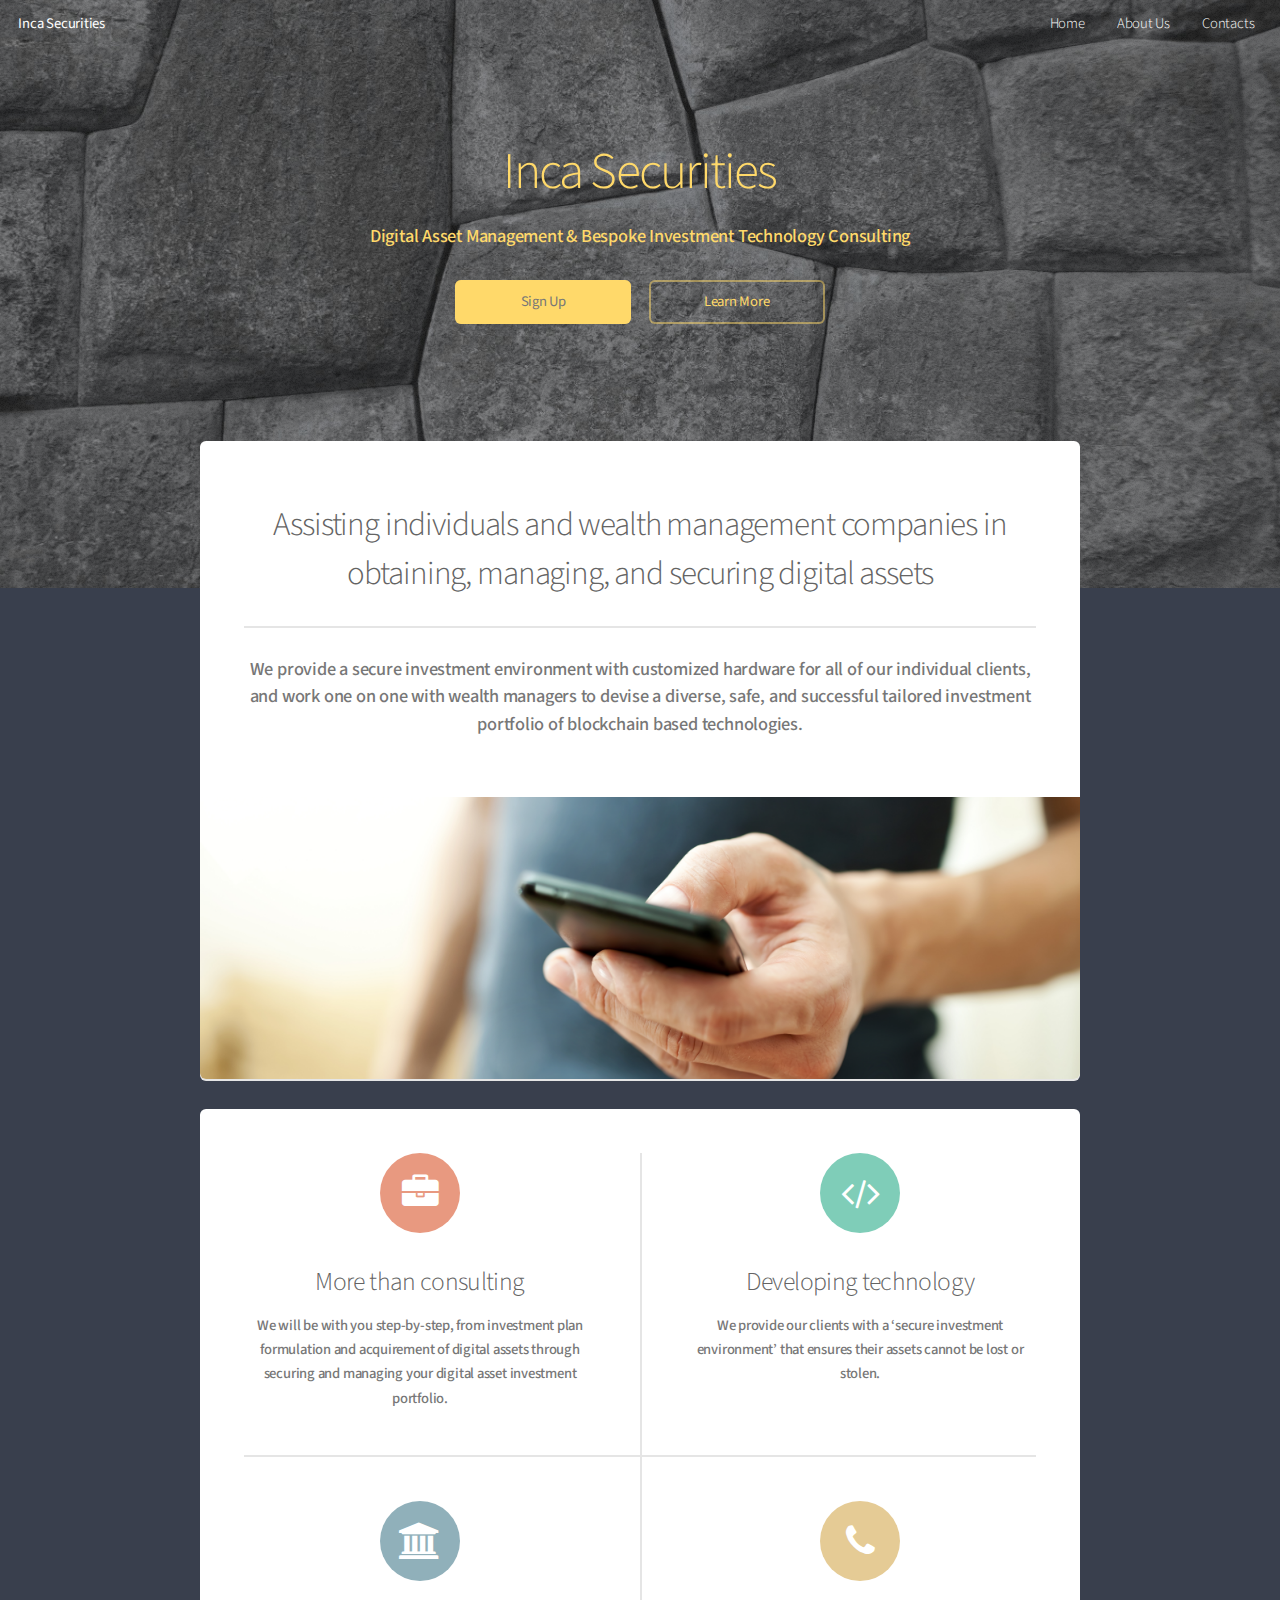
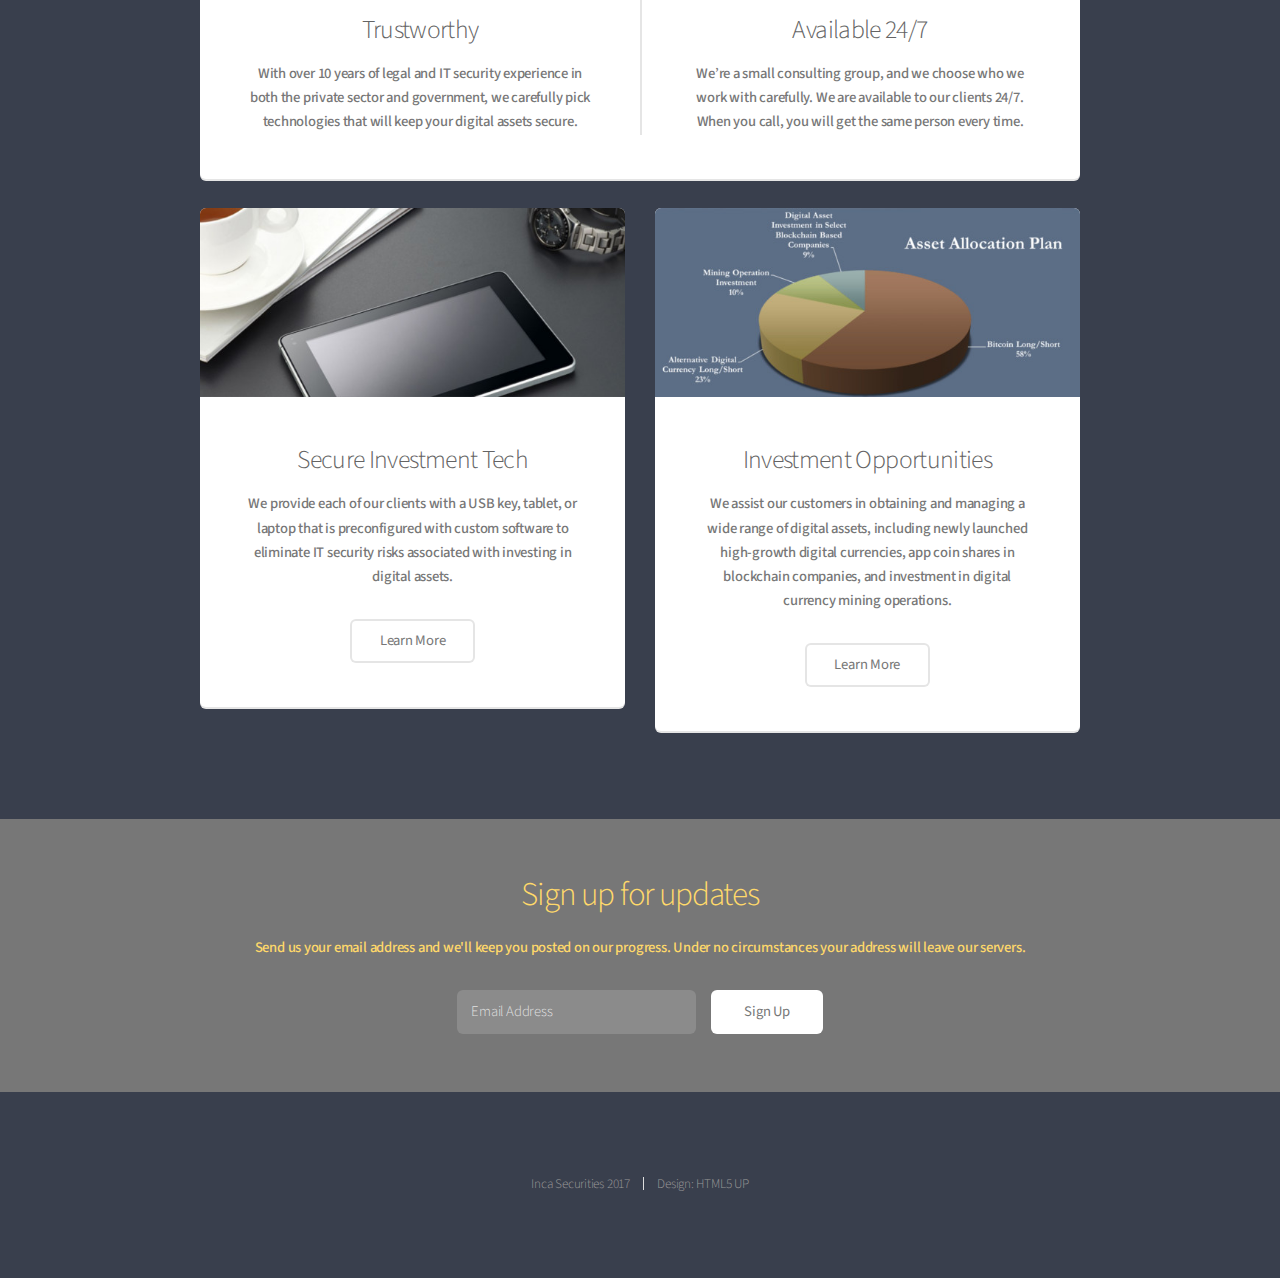
==== index.html @ 7e234f2a "c0" ====
<!DOCTYPE HTML>

<html>
	<head>
		<title>Inca Securities</title>
		<meta charset="utf-8" />
		<meta name="viewport" content="width=device-width, initial-scale=1" />
		<!--[if lte IE 8]><script src="assets/js/ie/html5shiv.js"></script><![endif]-->
		<link rel="stylesheet" href="assets/css/main.css" />
		<!--[if lte IE 8]><link rel="stylesheet" href="assets/css/ie8.css" /><![endif]-->
	</head>
	<body class="landing">
		<div id="page-wrapper">

			<!-- Header -->
				<header id="header" class="alt">
					<h1><a href="index.html">Inca Securities</a></h1>
					<nav id="nav">
						<ul>
							<li><a href="index.html">Home</a></li>
							<li><a href="about.html">About Us</a></li>
							<li><a href="contact.html">Contacts</a></li>
						</ul>
					</nav>
				</header>

			<!-- Banner -->
				<section id="banner">
					<h2>Inca Securities</h2>
					<p>Digital Asset Management & Bespoke Investment Technology Consulting</p>
					<ul class="actions">
						<li><a href="#signup" class="button special">Sign Up</a></li>
						<li><a href="#learnmore" class="button">Learn More</a></li>
					</ul>
				</section>

			<!-- Main -->
				<section id="main" class="container">

					<section class="box special">
						<header class="major">
							<h2>Assisting individuals and wealth management companies in
							<br />
							 obtaining, managing, and securing digital assets</h2>
							<p>We provide a secure investment environment with customized hardware for all of our individual clients, and work one on one with wealth managers to devise a diverse, safe, and successful tailored investment portfolio of blockchain based technologies.</p>
						</header>
						<span class="image featured"><img src="images/pic01x.jpg" alt="" /></span>
					</section>

					<a name="learnmore"></a> <section class="box special features">
						<div class="features-row">
							<section>
								<span class="icon major fa-briefcase accent2"></span>
								<h3>More than consulting</h3>
								<p>We will be with you step-by-step, from investment plan formulation and acquirement of digital assets through securing and managing your digital asset investment portfolio.</p>
							</section>
							<section>
								<span class="icon major fa-code accent3"></span>
								<h3>Developing technology</h3>
								<p>We provide our clients with a ‘secure investment environment’ that ensures their assets cannot be lost or stolen.</p>
							</section>
						</div>
						<div class="features-row">
							<section>
								<span class="icon major fa-university accent4"></span>
								<h3>Trustworthy</h3>
								<p>With over 10 years of legal and IT security experience in both the private sector and government, we carefully pick technologies that will keep your digital assets secure. </p>
							</section>
							<section>
								<span class="icon major fa-phone accent5"></span>
								<h3>Available 24/7</h3>
								<p>We’re a small consulting group, and we choose who we work with carefully.  We are available to our clients 24/7.  When you call, you will get the same person every time. </p>
							</section>
						</div>
					</section>
					

					<div class="row">
						<div class="6u 12u(narrower)">

							<section class="box special">
								<span class="image featured"><img src="images/pic02.jpg" alt="" /></span>
								<h3>Secure Investment Tech</h3>
								<p> We provide each of our clients with a USB key, tablet, or laptop that is preconfigured with custom software to eliminate IT security risks associated with investing in digital assets.</p>
								<ul class="actions">
									<li><a href="tech.html" class="button alt">Learn More</a></li>
								</ul>
							</section>

						</div>
						<div class="6u 12u(narrower)">

							<section class="box special">
								<span class="image featured"><img src="images/pic03.jpg" alt="" /></span>
								<h3>Investment Opportunities</h3>
								<p>We assist our customers in obtaining and managing a wide range of digital assets, including newly launched high-growth digital currencies, app coin shares in blockchain companies, and investment in digital currency mining operations.</p>
								<ul class="actions">
									<li><a href="investment.html" class="button alt">Learn More</a></li>
								</ul>
							</section>

						</div>
					</div>

				</section>

			<!-- CTA -->
				<a name="signup"></a><section id="cta">

					<h2>Sign up for updates</h2>
					<p>Send us your email address and we'll keep you posted on our progress. Under no circumstances your address will leave our servers.</p>

					<form action="https://formspree.io/incasecurities@gmail.com" method="POST">
						<div class="row uniform 50%">
							<div class="8u 12u(mobilep)">
								<input type="email" name="email" id="email" placeholder="Email Address" />
							</div>
							<div class="4u 12u(mobilep)">
								<input type="submit" value="Sign Up" class="fit" />
							</div>
						</div>
					</form>

				</section>

			<!-- Footer -->
				<footer id="footer">
					
					<ul class="copyright">
						<li>Inca Securities 2017</li><li>Design: HTML5 UP</a></li>
					</ul>
				</footer>

		</div>

		<!-- Scripts -->
			<script src="assets/js/jquery.min.js"></script>
			<script src="assets/js/jquery.dropotron.min.js"></script>
			<script src="assets/js/jquery.scrollgress.min.js"></script>
			<script src="assets/js/skel.min.js"></script>
			<script src="assets/js/util.js"></script>
			<!--[if lte IE 8]><script src="assets/js/ie/respond.min.js"></script><![endif]-->
			<script src="assets/js/main.js"></script>

	</body>
</html>
---- assets/css/main.css ----
@import url("font-awesome.min.css");
@import url("https://fonts.googleapis.com/css?family=Source+Sans+Pro:300,400,300italic,400italic");

/*
	Alpha by HTML5 UP
	html5up.net | @ajlkn
	Free for personal and commercial use under the CCA 3.0 license (html5up.net/license)
*/

/* Reset */

	html, body, div, span, applet, object, iframe, h1, h2, h3, h4, h5, h6, p, blockquote, pre, a, abbr, acronym, address, big, cite, code, del, dfn, em, img, ins, kbd, q, s, samp, small, strike, strong, sub, sup, tt, var, b, u, i, center, dl, dt, dd, ol, ul, li, fieldset, form, label, legend, table, caption, tbody, tfoot, thead, tr, th, td, article, aside, canvas, details, embed, figure, figcaption, footer, header, hgroup, menu, nav, output, ruby, section, summary, time, mark, audio, video {
		margin: 0;
		padding: 0;
		border: 0;
		font-size: 100%;
		font: inherit;
		vertical-align: baseline;
	}

	article, aside, details, figcaption, figure, footer, header, hgroup, menu, nav, section {
		display: block;
	}

	body {
		line-height: 1;
	}

	ol, ul {
		list-style: none;
	}

	blockquote, q {
		quotes: none;
	}

	blockquote:before, blockquote:after, q:before, q:after {
		content: '';
		content: none;
	}

	table {
		border-collapse: collapse;
		border-spacing: 0;
	}

	body {
		-webkit-text-size-adjust: none;
	}

/* Box Model */

	*, *:before, *:after {
		-moz-box-sizing: border-box;
		-webkit-box-sizing: border-box;
		box-sizing: border-box;
	}

/* Containers */

	.container {
		margin-left: auto;
		margin-right: auto;
	}

	.container.\31 25\25 {
		width: 100%;
		max-width: 75em;
		min-width: 60em;
	}

	.container.\37 5\25 {
		width: 45em;
	}

	.container.\35 0\25 {
		width: 30em;
	}

	.container.\32 5\25 {
		width: 15em;
	}

	.container {
		width: 60em;
	}

	@media screen and (max-width: 1680px) {

		.container.\31 25\25 {
			width: 100%;
			max-width: 75em;
			min-width: 60em;
		}

		.container.\37 5\25 {
			width: 45em;
		}

		.container.\35 0\25 {
			width: 30em;
		}

		.container.\32 5\25 {
			width: 15em;
		}

		.container {
			width: 60em;
		}

	}

	@media screen and (max-width: 1280px) {

		.container.\31 25\25 {
			width: 100%;
			max-width: 75em;
			min-width: 60em;
		}

		.container.\37 5\25 {
			width: 45em;
		}

		.container.\35 0\25 {
			width: 30em;
		}

		.container.\32 5\25 {
			width: 15em;
		}

		.container {
			width: 60em;
		}

	}

	@media screen and (max-width: 980px) {

		.container.\31 25\25 {
			width: 100%;
			max-width: 112.5%;
			min-width: 90%;
		}

		.container.\37 5\25 {
			width: 67.5%;
		}

		.container.\35 0\25 {
			width: 45%;
		}

		.container.\32 5\25 {
			width: 22.5%;
		}

		.container {
			width: 90%;
		}

	}

	@media screen and (max-width: 840px) {

		.container.\31 25\25 {
			width: 100%;
			max-width: 112.5%;
			min-width: 90%;
		}

		.container.\37 5\25 {
			width: 67.5%;
		}

		.container.\35 0\25 {
			width: 45%;
		}

		.container.\32 5\25 {
			width: 22.5%;
		}

		.container {
			width: 90% !important;
		}

	}

	@media screen and (max-width: 736px) {

		.container.\31 25\25 {
			width: 100%;
			max-width: 125%;
			min-width: 100%;
		}

		.container.\37 5\25 {
			width: 75%;
		}

		.container.\35 0\25 {
			width: 50%;
		}

		.container.\32 5\25 {
			width: 25%;
		}

		.container {
			width: 100% !important;
		}

	}

	@media screen and (max-width: 480px) {

		.container.\31 25\25 {
			width: 100%;
			max-width: 125%;
			min-width: 100%;
		}

		.container.\37 5\25 {
			width: 75%;
		}

		.container.\35 0\25 {
			width: 50%;
		}

		.container.\32 5\25 {
			width: 25%;
		}

		.container {
			width: 100% !important;
		}

	}

/* Grid */

	.row {
		border-bottom: solid 1px transparent;
		-moz-box-sizing: border-box;
		-webkit-box-sizing: border-box;
		box-sizing: border-box;
	}

	.row > * {
		float: left;
		-moz-box-sizing: border-box;
		-webkit-box-sizing: border-box;
		box-sizing: border-box;
	}

	.row:after, .row:before {
		content: '';
		display: block;
		clear: both;
		height: 0;
	}

	.row.uniform > * > :first-child {
		margin-top: 0;
	}

	.row.uniform > * > :last-child {
		margin-bottom: 0;
	}

	.row.\30 \25 > * {
		padding: 0 0 0 0em;
	}

	.row.\30 \25 {
		margin: 0 0 -1px 0em;
	}

	.row.uniform.\30 \25 > * {
		padding: 0em 0 0 0em;
	}

	.row.uniform.\30 \25 {
		margin: 0em 0 -1px 0em;
	}

	.row > * {
		padding: 0 0 0 2em;
	}

	.row {
		margin: 0 0 -1px -2em;
	}

	.row.uniform > * {
		padding: 2em 0 0 2em;
	}

	.row.uniform {
		margin: -2em 0 -1px -2em;
	}

	.row.\32 00\25 > * {
		padding: 0 0 0 4em;
	}

	.row.\32 00\25 {
		margin: 0 0 -1px -4em;
	}

	.row.uniform.\32 00\25 > * {
		padding: 4em 0 0 4em;
	}

	.row.uniform.\32 00\25 {
		margin: -4em 0 -1px -4em;
	}

	.row.\31 50\25 > * {
		padding: 0 0 0 3em;
	}

	.row.\31 50\25 {
		margin: 0 0 -1px -3em;
	}

	.row.uniform.\31 50\25 > * {
		padding: 3em 0 0 3em;
	}

	.row.uniform.\31 50\25 {
		margin: -3em 0 -1px -3em;
	}

	.row.\35 0\25 > * {
		padding: 0 0 0 1em;
	}

	.row.\35 0\25 {
		margin: 0 0 -1px -1em;
	}

	.row.uniform.\35 0\25 > * {
		padding: 1em 0 0 1em;
	}

	.row.uniform.\35 0\25 {
		margin: -1em 0 -1px -1em;
	}

	.row.\32 5\25 > * {
		padding: 0 0 0 0.5em;
	}

	.row.\32 5\25 {
		margin: 0 0 -1px -0.5em;
	}

	.row.uniform.\32 5\25 > * {
		padding: 0.5em 0 0 0.5em;
	}

	.row.uniform.\32 5\25 {
		margin: -0.5em 0 -1px -0.5em;
	}

	.\31 2u, .\31 2u\24 {
		width: 100%;
		clear: none;
		margin-left: 0;
	}

	.\31 1u, .\31 1u\24 {
		width: 91.6666666667%;
		clear: none;
		margin-left: 0;
	}

	.\31 0u, .\31 0u\24 {
		width: 83.3333333333%;
		clear: none;
		margin-left: 0;
	}

	.\39 u, .\39 u\24 {
		width: 75%;
		clear: none;
		margin-left: 0;
	}

	.\38 u, .\38 u\24 {
		width: 66.6666666667%;
		clear: none;
		margin-left: 0;
	}

	.\37 u, .\37 u\24 {
		width: 58.3333333333%;
		clear: none;
		margin-left: 0;
	}

	.\36 u, .\36 u\24 {
		width: 50%;
		clear: none;
		margin-left: 0;
	}

	.\35 u, .\35 u\24 {
		width: 41.6666666667%;
		clear: none;
		margin-left: 0;
	}

	.\34 u, .\34 u\24 {
		width: 33.3333333333%;
		clear: none;
		margin-left: 0;
	}

	.\33 u, .\33 u\24 {
		width: 25%;
		clear: none;
		margin-left: 0;
	}

	.\32 u, .\32 u\24 {
		width: 16.6666666667%;
		clear: none;
		margin-left: 0;
	}

	.\31 u, .\31 u\24 {
		width: 8.3333333333%;
		clear: none;
		margin-left: 0;
	}

	.\31 2u\24 + *,
	.\31 1u\24 + *,
	.\31 0u\24 + *,
	.\39 u\24 + *,
	.\38 u\24 + *,
	.\37 u\24 + *,
	.\36 u\24 + *,
	.\35 u\24 + *,
	.\34 u\24 + *,
	.\33 u\24 + *,
	.\32 u\24 + *,
	.\31 u\24 + * {
		clear: left;
	}

	.\-11u {
		margin-left: 91.66667%;
	}

	.\-10u {
		margin-left: 83.33333%;
	}

	.\-9u {
		margin-left: 75%;
	}

	.\-8u {
		margin-left: 66.66667%;
	}

	.\-7u {
		margin-left: 58.33333%;
	}

	.\-6u {
		margin-left: 50%;
	}

	.\-5u {
		margin-left: 41.66667%;
	}

	.\-4u {
		margin-left: 33.33333%;
	}

	.\-3u {
		margin-left: 25%;
	}

	.\-2u {
		margin-left: 16.66667%;
	}

	.\-1u {
		margin-left: 8.33333%;
	}

	@media screen and (max-width: 1680px) {

		.row > * {
			padding: 0 0 0 2em;
		}

		.row {
			margin: 0 0 -1px -2em;
		}

		.row.uniform > * {
			padding: 2em 0 0 2em;
		}

		.row.uniform {
			margin: -2em 0 -1px -2em;
		}

		.row.\32 00\25 > * {
			padding: 0 0 0 4em;
		}

		.row.\32 00\25 {
			margin: 0 0 -1px -4em;
		}

		.row.uniform.\32 00\25 > * {
			padding: 4em 0 0 4em;
		}

		.row.uniform.\32 00\25 {
			margin: -4em 0 -1px -4em;
		}

		.row.\31 50\25 > * {
			padding: 0 0 0 3em;
		}

		.row.\31 50\25 {
			margin: 0 0 -1px -3em;
		}

		.row.uniform.\31 50\25 > * {
			padding: 3em 0 0 3em;
		}

		.row.uniform.\31 50\25 {
			margin: -3em 0 -1px -3em;
		}

		.row.\35 0\25 > * {
			padding: 0 0 0 1em;
		}

		.row.\35 0\25 {
			margin: 0 0 -1px -1em;
		}

		.row.uniform.\35 0\25 > * {
			padding: 1em 0 0 1em;
		}

		.row.uniform.\35 0\25 {
			margin: -1em 0 -1px -1em;
		}

		.row.\32 5\25 > * {
			padding: 0 0 0 0.5em;
		}

		.row.\32 5\25 {
			margin: 0 0 -1px -0.5em;
		}

		.row.uniform.\32 5\25 > * {
			padding: 0.5em 0 0 0.5em;
		}

		.row.uniform.\32 5\25 {
			margin: -0.5em 0 -1px -0.5em;
		}

		.\31 2u\28wide\29, .\31 2u\24\28wide\29 {
			width: 100%;
			clear: none;
			margin-left: 0;
		}

		.\31 1u\28wide\29, .\31 1u\24\28wide\29 {
			width: 91.6666666667%;
			clear: none;
			margin-left: 0;
		}

		.\31 0u\28wide\29, .\31 0u\24\28wide\29 {
			width: 83.3333333333%;
			clear: none;
			margin-left: 0;
		}

		.\39 u\28wide\29, .\39 u\24\28wide\29 {
			width: 75%;
			clear: none;
			margin-left: 0;
		}

		.\38 u\28wide\29, .\38 u\24\28wide\29 {
			width: 66.6666666667%;
			clear: none;
			margin-left: 0;
		}

		.\37 u\28wide\29, .\37 u\24\28wide\29 {
			width: 58.3333333333%;
			clear: none;
			margin-left: 0;
		}

		.\36 u\28wide\29, .\36 u\24\28wide\29 {
			width: 50%;
			clear: none;
			margin-left: 0;
		}

		.\35 u\28wide\29, .\35 u\24\28wide\29 {
			width: 41.6666666667%;
			clear: none;
			margin-left: 0;
		}

		.\34 u\28wide\29, .\34 u\24\28wide\29 {
			width: 33.3333333333%;
			clear: none;
			margin-left: 0;
		}

		.\33 u\28wide\29, .\33 u\24\28wide\29 {
			width: 25%;
			clear: none;
			margin-left: 0;
		}

		.\32 u\28wide\29, .\32 u\24\28wide\29 {
			width: 16.6666666667%;
			clear: none;
			margin-left: 0;
		}

		.\31 u\28wide\29, .\31 u\24\28wide\29 {
			width: 8.3333333333%;
			clear: none;
			margin-left: 0;
		}

		.\31 2u\24\28wide\29 + *,
		.\31 1u\24\28wide\29 + *,
		.\31 0u\24\28wide\29 + *,
		.\39 u\24\28wide\29 + *,
		.\38 u\24\28wide\29 + *,
		.\37 u\24\28wide\29 + *,
		.\36 u\24\28wide\29 + *,
		.\35 u\24\28wide\29 + *,
		.\34 u\24\28wide\29 + *,
		.\33 u\24\28wide\29 + *,
		.\32 u\24\28wide\29 + *,
		.\31 u\24\28wide\29 + * {
			clear: left;
		}

		.\-11u\28wide\29 {
			margin-left: 91.66667%;
		}

		.\-10u\28wide\29 {
			margin-left: 83.33333%;
		}

		.\-9u\28wide\29 {
			margin-left: 75%;
		}

		.\-8u\28wide\29 {
			margin-left: 66.66667%;
		}

		.\-7u\28wide\29 {
			margin-left: 58.33333%;
		}

		.\-6u\28wide\29 {
			margin-left: 50%;
		}

		.\-5u\28wide\29 {
			margin-left: 41.66667%;
		}

		.\-4u\28wide\29 {
			margin-left: 33.33333%;
		}

		.\-3u\28wide\29 {
			margin-left: 25%;
		}

		.\-2u\28wide\29 {
			margin-left: 16.66667%;
		}

		.\-1u\28wide\29 {
			margin-left: 8.33333%;
		}

	}

	@media screen and (max-width: 1280px) {

		.row > * {
			padding: 0 0 0 2em;
		}

		.row {
			margin: 0 0 -1px -2em;
		}

		.row.uniform > * {
			padding: 2em 0 0 2em;
		}

		.row.uniform {
			margin: -2em 0 -1px -2em;
		}

		.row.\32 00\25 > * {
			padding: 0 0 0 4em;
		}

		.row.\32 00\25 {
			margin: 0 0 -1px -4em;
		}

		.row.uniform.\32 00\25 > * {
			padding: 4em 0 0 4em;
		}

		.row.uniform.\32 00\25 {
			margin: -4em 0 -1px -4em;
		}

		.row.\31 50\25 > * {
			padding: 0 0 0 3em;
		}

		.row.\31 50\25 {
			margin: 0 0 -1px -3em;
		}

		.row.uniform.\31 50\25 > * {
			padding: 3em 0 0 3em;
		}

		.row.uniform.\31 50\25 {
			margin: -3em 0 -1px -3em;
		}

		.row.\35 0\25 > * {
			padding: 0 0 0 1em;
		}

		.row.\35 0\25 {
			margin: 0 0 -1px -1em;
		}

		.row.uniform.\35 0\25 > * {
			padding: 1em 0 0 1em;
		}

		.row.uniform.\35 0\25 {
			margin: -1em 0 -1px -1em;
		}

		.row.\32 5\25 > * {
			padding: 0 0 0 0.5em;
		}

		.row.\32 5\25 {
			margin: 0 0 -1px -0.5em;
		}

		.row.uniform.\32 5\25 > * {
			padding: 0.5em 0 0 0.5em;
		}

		.row.uniform.\32 5\25 {
			margin: -0.5em 0 -1px -0.5em;
		}

		.\31 2u\28normal\29, .\31 2u\24\28normal\29 {
			width: 100%;
			clear: none;
			margin-left: 0;
		}

		.\31 1u\28normal\29, .\31 1u\24\28normal\29 {
			width: 91.6666666667%;
			clear: none;
			margin-left: 0;
		}

		.\31 0u\28normal\29, .\31 0u\24\28normal\29 {
			width: 83.3333333333%;
			clear: none;
			margin-left: 0;
		}

		.\39 u\28normal\29, .\39 u\24\28normal\29 {
			width: 75%;
			clear: none;
			margin-left: 0;
		}

		.\38 u\28normal\29, .\38 u\24\28normal\29 {
			width: 66.6666666667%;
			clear: none;
			margin-left: 0;
		}

		.\37 u\28normal\29, .\37 u\24\28normal\29 {
			width: 58.3333333333%;
			clear: none;
			margin-left: 0;
		}

		.\36 u\28normal\29, .\36 u\24\28normal\29 {
			width: 50%;
			clear: none;
			margin-left: 0;
		}

		.\35 u\28normal\29, .\35 u\24\28normal\29 {
			width: 41.6666666667%;
			clear: none;
			margin-left: 0;
		}

		.\34 u\28normal\29, .\34 u\24\28normal\29 {
			width: 33.3333333333%;
			clear: none;
			margin-left: 0;
		}

		.\33 u\28normal\29, .\33 u\24\28normal\29 {
			width: 25%;
			clear: none;
			margin-left: 0;
		}

		.\32 u\28normal\29, .\32 u\24\28normal\29 {
			width: 16.6666666667%;
			clear: none;
			margin-left: 0;
		}

		.\31 u\28normal\29, .\31 u\24\28normal\29 {
			width: 8.3333333333%;
			clear: none;
			margin-left: 0;
		}

		.\31 2u\24\28normal\29 + *,
		.\31 1u\24\28normal\29 + *,
		.\31 0u\24\28normal\29 + *,
		.\39 u\24\28normal\29 + *,
		.\38 u\24\28normal\29 + *,
		.\37 u\24\28normal\29 + *,
		.\36 u\24\28normal\29 + *,
		.\35 u\24\28normal\29 + *,
		.\34 u\24\28normal\29 + *,
		.\33 u\24\28normal\29 + *,
		.\32 u\24\28normal\29 + *,
		.\31 u\24\28normal\29 + * {
			clear: left;
		}

		.\-11u\28normal\29 {
			margin-left: 91.66667%;
		}

		.\-10u\28normal\29 {
			margin-left: 83.33333%;
		}

		.\-9u\28normal\29 {
			margin-left: 75%;
		}

		.\-8u\28normal\29 {
			margin-left: 66.66667%;
		}

		.\-7u\28normal\29 {
			margin-left: 58.33333%;
		}

		.\-6u\28normal\29 {
			margin-left: 50%;
		}

		.\-5u\28normal\29 {
			margin-left: 41.66667%;
		}

		.\-4u\28normal\29 {
			margin-left: 33.33333%;
		}

		.\-3u\28normal\29 {
			margin-left: 25%;
		}

		.\-2u\28normal\29 {
			margin-left: 16.66667%;
		}

		.\-1u\28normal\29 {
			margin-left: 8.33333%;
		}

	}

	@media screen and (max-width: 980px) {

		.row > * {
			padding: 0 0 0 2em;
		}

		.row {
			margin: 0 0 -1px -2em;
		}

		.row.uniform > * {
			padding: 2em 0 0 2em;
		}

		.row.uniform {
			margin: -2em 0 -1px -2em;
		}

		.row.\32 00\25 > * {
			padding: 0 0 0 4em;
		}

		.row.\32 00\25 {
			margin: 0 0 -1px -4em;
		}

		.row.uniform.\32 00\25 > * {
			padding: 4em 0 0 4em;
		}

		.row.uniform.\32 00\25 {
			margin: -4em 0 -1px -4em;
		}

		.row.\31 50\25 > * {
			padding: 0 0 0 3em;
		}

		.row.\31 50\25 {
			margin: 0 0 -1px -3em;
		}

		.row.uniform.\31 50\25 > * {
			padding: 3em 0 0 3em;
		}

		.row.uniform.\31 50\25 {
			margin: -3em 0 -1px -3em;
		}

		.row.\35 0\25 > * {
			padding: 0 0 0 1em;
		}

		.row.\35 0\25 {
			margin: 0 0 -1px -1em;
		}

		.row.uniform.\35 0\25 > * {
			padding: 1em 0 0 1em;
		}

		.row.uniform.\35 0\25 {
			margin: -1em 0 -1px -1em;
		}

		.row.\32 5\25 > * {
			padding: 0 0 0 0.5em;
		}

		.row.\32 5\25 {
			margin: 0 0 -1px -0.5em;
		}

		.row.uniform.\32 5\25 > * {
			padding: 0.5em 0 0 0.5em;
		}

		.row.uniform.\32 5\25 {
			margin: -0.5em 0 -1px -0.5em;
		}

		.\31 2u\28narrow\29, .\31 2u\24\28narrow\29 {
			width: 100%;
			clear: none;
			margin-left: 0;
		}

		.\31 1u\28narrow\29, .\31 1u\24\28narrow\29 {
			width: 91.6666666667%;
			clear: none;
			margin-left: 0;
		}

		.\31 0u\28narrow\29, .\31 0u\24\28narrow\29 {
			width: 83.3333333333%;
			clear: none;
			margin-left: 0;
		}

		.\39 u\28narrow\29, .\39 u\24\28narrow\29 {
			width: 75%;
			clear: none;
			margin-left: 0;
		}

		.\38 u\28narrow\29, .\38 u\24\28narrow\29 {
			width: 66.6666666667%;
			clear: none;
			margin-left: 0;
		}

		.\37 u\28narrow\29, .\37 u\24\28narrow\29 {
			width: 58.3333333333%;
			clear: none;
			margin-left: 0;
		}

		.\36 u\28narrow\29, .\36 u\24\28narrow\29 {
			width: 50%;
			clear: none;
			margin-left: 0;
		}

		.\35 u\28narrow\29, .\35 u\24\28narrow\29 {
			width: 41.6666666667%;
			clear: none;
			margin-left: 0;
		}

		.\34 u\28narrow\29, .\34 u\24\28narrow\29 {
			width: 33.3333333333%;
			clear: none;
			margin-left: 0;
		}

		.\33 u\28narrow\29, .\33 u\24\28narrow\29 {
			width: 25%;
			clear: none;
			margin-left: 0;
		}

		.\32 u\28narrow\29, .\32 u\24\28narrow\29 {
			width: 16.6666666667%;
			clear: none;
			margin-left: 0;
		}

		.\31 u\28narrow\29, .\31 u\24\28narrow\29 {
			width: 8.3333333333%;
			clear: none;
			margin-left: 0;
		}

		.\31 2u\24\28narrow\29 + *,
		.\31 1u\24\28narrow\29 + *,
		.\31 0u\24\28narrow\29 + *,
		.\39 u\24\28narrow\29 + *,
		.\38 u\24\28narrow\29 + *,
		.\37 u\24\28narrow\29 + *,
		.\36 u\24\28narrow\29 + *,
		.\35 u\24\28narrow\29 + *,
		.\34 u\24\28narrow\29 + *,
		.\33 u\24\28narrow\29 + *,
		.\32 u\24\28narrow\29 + *,
		.\31 u\24\28narrow\29 + * {
			clear: left;
		}

		.\-11u\28narrow\29 {
			margin-left: 91.66667%;
		}

		.\-10u\28narrow\29 {
			margin-left: 83.33333%;
		}

		.\-9u\28narrow\29 {
			margin-left: 75%;
		}

		.\-8u\28narrow\29 {
			margin-left: 66.66667%;
		}

		.\-7u\28narrow\29 {
			margin-left: 58.33333%;
		}

		.\-6u\28narrow\29 {
			margin-left: 50%;
		}

		.\-5u\28narrow\29 {
			margin-left: 41.66667%;
		}

		.\-4u\28narrow\29 {
			margin-left: 33.33333%;
		}

		.\-3u\28narrow\29 {
			margin-left: 25%;
		}

		.\-2u\28narrow\29 {
			margin-left: 16.66667%;
		}

		.\-1u\28narrow\29 {
			margin-left: 8.33333%;
		}

	}

	@media screen and (max-width: 840px) {

		.row > * {
			padding: 0 0 0 2em;
		}

		.row {
			margin: 0 0 -1px -2em;
		}

		.row.uniform > * {
			padding: 2em 0 0 2em;
		}

		.row.uniform {
			margin: -2em 0 -1px -2em;
		}

		.row.\32 00\25 > * {
			padding: 0 0 0 4em;
		}

		.row.\32 00\25 {
			margin: 0 0 -1px -4em;
		}

		.row.uniform.\32 00\25 > * {
			padding: 4em 0 0 4em;
		}

		.row.uniform.\32 00\25 {
			margin: -4em 0 -1px -4em;
		}

		.row.\31 50\25 > * {
			padding: 0 0 0 3em;
		}

		.row.\31 50\25 {
			margin: 0 0 -1px -3em;
		}

		.row.uniform.\31 50\25 > * {
			padding: 3em 0 0 3em;
		}

		.row.uniform.\31 50\25 {
			margin: -3em 0 -1px -3em;
		}

		.row.\35 0\25 > * {
			padding: 0 0 0 1em;
		}

		.row.\35 0\25 {
			margin: 0 0 -1px -1em;
		}

		.row.uniform.\35 0\25 > * {
			padding: 1em 0 0 1em;
		}

		.row.uniform.\35 0\25 {
			margin: -1em 0 -1px -1em;
		}

		.row.\32 5\25 > * {
			padding: 0 0 0 0.5em;
		}

		.row.\32 5\25 {
			margin: 0 0 -1px -0.5em;
		}

		.row.uniform.\32 5\25 > * {
			padding: 0.5em 0 0 0.5em;
		}

		.row.uniform.\32 5\25 {
			margin: -0.5em 0 -1px -0.5em;
		}

		.\31 2u\28narrower\29, .\31 2u\24\28narrower\29 {
			width: 100%;
			clear: none;
			margin-left: 0;
		}

		.\31 1u\28narrower\29, .\31 1u\24\28narrower\29 {
			width: 91.6666666667%;
			clear: none;
			margin-left: 0;
		}

		.\31 0u\28narrower\29, .\31 0u\24\28narrower\29 {
			width: 83.3333333333%;
			clear: none;
			margin-left: 0;
		}

		.\39 u\28narrower\29, .\39 u\24\28narrower\29 {
			width: 75%;
			clear: none;
			margin-left: 0;
		}

		.\38 u\28narrower\29, .\38 u\24\28narrower\29 {
			width: 66.6666666667%;
			clear: none;
			margin-left: 0;
		}

		.\37 u\28narrower\29, .\37 u\24\28narrower\29 {
			width: 58.3333333333%;
			clear: none;
			margin-left: 0;
		}

		.\36 u\28narrower\29, .\36 u\24\28narrower\29 {
			width: 50%;
			clear: none;
			margin-left: 0;
		}

		.\35 u\28narrower\29, .\35 u\24\28narrower\29 {
			width: 41.6666666667%;
			clear: none;
			margin-left: 0;
		}

		.\34 u\28narrower\29, .\34 u\24\28narrower\29 {
			width: 33.3333333333%;
			clear: none;
			margin-left: 0;
		}

		.\33 u\28narrower\29, .\33 u\24\28narrower\29 {
			width: 25%;
			clear: none;
			margin-left: 0;
		}

		.\32 u\28narrower\29, .\32 u\24\28narrower\29 {
			width: 16.6666666667%;
			clear: none;
			margin-left: 0;
		}

		.\31 u\28narrower\29, .\31 u\24\28narrower\29 {
			width: 8.3333333333%;
			clear: none;
			margin-left: 0;
		}

		.\31 2u\24\28narrower\29 + *,
		.\31 1u\24\28narrower\29 + *,
		.\31 0u\24\28narrower\29 + *,
		.\39 u\24\28narrower\29 + *,
		.\38 u\24\28narrower\29 + *,
		.\37 u\24\28narrower\29 + *,
		.\36 u\24\28narrower\29 + *,
		.\35 u\24\28narrower\29 + *,
		.\34 u\24\28narrower\29 + *,
		.\33 u\24\28narrower\29 + *,
		.\32 u\24\28narrower\29 + *,
		.\31 u\24\28narrower\29 + * {
			clear: left;
		}

		.\-11u\28narrower\29 {
			margin-left: 91.66667%;
		}

		.\-10u\28narrower\29 {
			margin-left: 83.33333%;
		}

		.\-9u\28narrower\29 {
			margin-left: 75%;
		}

		.\-8u\28narrower\29 {
			margin-left: 66.66667%;
		}

		.\-7u\28narrower\29 {
			margin-left: 58.33333%;
		}

		.\-6u\28narrower\29 {
			margin-left: 50%;
		}

		.\-5u\28narrower\29 {
			margin-left: 41.66667%;
		}

		.\-4u\28narrower\29 {
			margin-left: 33.33333%;
		}

		.\-3u\28narrower\29 {
			margin-left: 25%;
		}

		.\-2u\28narrower\29 {
			margin-left: 16.66667%;
		}

		.\-1u\28narrower\29 {
			margin-left: 8.33333%;
		}

	}

	@media screen and (max-width: 736px) {

		.row > * {
			padding: 0 0 0 2em;
		}

		.row {
			margin: 0 0 -1px -2em;
		}

		.row.uniform > * {
			padding: 2em 0 0 2em;
		}

		.row.uniform {
			margin: -2em 0 -1px -2em;
		}

		.row.\32 00\25 > * {
			padding: 0 0 0 4em;
		}

		.row.\32 00\25 {
			margin: 0 0 -1px -4em;
		}

		.row.uniform.\32 00\25 > * {
			padding: 4em 0 0 4em;
		}

		.row.uniform.\32 00\25 {
			margin: -4em 0 -1px -4em;
		}

		.row.\31 50\25 > * {
			padding: 0 0 0 3em;
		}

		.row.\31 50\25 {
			margin: 0 0 -1px -3em;
		}

		.row.uniform.\31 50\25 > * {
			padding: 3em 0 0 3em;
		}

		.row.uniform.\31 50\25 {
			margin: -3em 0 -1px -3em;
		}

		.row.\35 0\25 > * {
			padding: 0 0 0 1em;
		}

		.row.\35 0\25 {
			margin: 0 0 -1px -1em;
		}

		.row.uniform.\35 0\25 > * {
			padding: 1em 0 0 1em;
		}

		.row.uniform.\35 0\25 {
			margin: -1em 0 -1px -1em;
		}

		.row.\32 5\25 > * {
			padding: 0 0 0 0.5em;
		}

		.row.\32 5\25 {
			margin: 0 0 -1px -0.5em;
		}

		.row.uniform.\32 5\25 > * {
			padding: 0.5em 0 0 0.5em;
		}

		.row.uniform.\32 5\25 {
			margin: -0.5em 0 -1px -0.5em;
		}

		.\31 2u\28mobile\29, .\31 2u\24\28mobile\29 {
			width: 100%;
			clear: none;
			margin-left: 0;
		}

		.\31 1u\28mobile\29, .\31 1u\24\28mobile\29 {
			width: 91.6666666667%;
			clear: none;
			margin-left: 0;
		}

		.\31 0u\28mobile\29, .\31 0u\24\28mobile\29 {
			width: 83.3333333333%;
			clear: none;
			margin-left: 0;
		}

		.\39 u\28mobile\29, .\39 u\24\28mobile\29 {
			width: 75%;
			clear: none;
			margin-left: 0;
		}

		.\38 u\28mobile\29, .\38 u\24\28mobile\29 {
			width: 66.6666666667%;
			clear: none;
			margin-left: 0;
		}

		.\37 u\28mobile\29, .\37 u\24\28mobile\29 {
			width: 58.3333333333%;
			clear: none;
			margin-left: 0;
		}

		.\36 u\28mobile\29, .\36 u\24\28mobile\29 {
			width: 50%;
			clear: none;
			margin-left: 0;
		}

		.\35 u\28mobile\29, .\35 u\24\28mobile\29 {
			width: 41.6666666667%;
			clear: none;
			margin-left: 0;
		}

		.\34 u\28mobile\29, .\34 u\24\28mobile\29 {
			width: 33.3333333333%;
			clear: none;
			margin-left: 0;
		}

		.\33 u\28mobile\29, .\33 u\24\28mobile\29 {
			width: 25%;
			clear: none;
			margin-left: 0;
		}

		.\32 u\28mobile\29, .\32 u\24\28mobile\29 {
			width: 16.6666666667%;
			clear: none;
			margin-left: 0;
		}

		.\31 u\28mobile\29, .\31 u\24\28mobile\29 {
			width: 8.3333333333%;
			clear: none;
			margin-left: 0;
		}

		.\31 2u\24\28mobile\29 + *,
		.\31 1u\24\28mobile\29 + *,
		.\31 0u\24\28mobile\29 + *,
		.\39 u\24\28mobile\29 + *,
		.\38 u\24\28mobile\29 + *,
		.\37 u\24\28mobile\29 + *,
		.\36 u\24\28mobile\29 + *,
		.\35 u\24\28mobile\29 + *,
		.\34 u\24\28mobile\29 + *,
		.\33 u\24\28mobile\29 + *,
		.\32 u\24\28mobile\29 + *,
		.\31 u\24\28mobile\29 + * {
			clear: left;
		}

		.\-11u\28mobile\29 {
			margin-left: 91.66667%;
		}

		.\-10u\28mobile\29 {
			margin-left: 83.33333%;
		}

		.\-9u\28mobile\29 {
			margin-left: 75%;
		}

		.\-8u\28mobile\29 {
			margin-left: 66.66667%;
		}

		.\-7u\28mobile\29 {
			margin-left: 58.33333%;
		}

		.\-6u\28mobile\29 {
			margin-left: 50%;
		}

		.\-5u\28mobile\29 {
			margin-left: 41.66667%;
		}

		.\-4u\28mobile\29 {
			margin-left: 33.33333%;
		}

		.\-3u\28mobile\29 {
			margin-left: 25%;
		}

		.\-2u\28mobile\29 {
			margin-left: 16.66667%;
		}

		.\-1u\28mobile\29 {
			margin-left: 8.33333%;
		}

	}

	@media screen and (max-width: 480px) {

		.row > * {
			padding: 0 0 0 2em;
		}

		.row {
			margin: 0 0 -1px -2em;
		}

		.row.uniform > * {
			padding: 2em 0 0 2em;
		}

		.row.uniform {
			margin: -2em 0 -1px -2em;
		}

		.row.\32 00\25 > * {
			padding: 0 0 0 4em;
		}

		.row.\32 00\25 {
			margin: 0 0 -1px -4em;
		}

		.row.uniform.\32 00\25 > * {
			padding: 4em 0 0 4em;
		}

		.row.uniform.\32 00\25 {
			margin: -4em 0 -1px -4em;
		}

		.row.\31 50\25 > * {
			padding: 0 0 0 3em;
		}

		.row.\31 50\25 {
			margin: 0 0 -1px -3em;
		}

		.row.uniform.\31 50\25 > * {
			padding: 3em 0 0 3em;
		}

		.row.uniform.\31 50\25 {
			margin: -3em 0 -1px -3em;
		}

		.row.\35 0\25 > * {
			padding: 0 0 0 1em;
		}

		.row.\35 0\25 {
			margin: 0 0 -1px -1em;
		}

		.row.uniform.\35 0\25 > * {
			padding: 1em 0 0 1em;
		}

		.row.uniform.\35 0\25 {
			margin: -1em 0 -1px -1em;
		}

		.row.\32 5\25 > * {
			padding: 0 0 0 0.5em;
		}

		.row.\32 5\25 {
			margin: 0 0 -1px -0.5em;
		}

		.row.uniform.\32 5\25 > * {
			padding: 0.5em 0 0 0.5em;
		}

		.row.uniform.\32 5\25 {
			margin: -0.5em 0 -1px -0.5em;
		}

		.\31 2u\28mobilep\29, .\31 2u\24\28mobilep\29 {
			width: 100%;
			clear: none;
			margin-left: 0;
		}

		.\31 1u\28mobilep\29, .\31 1u\24\28mobilep\29 {
			width: 91.6666666667%;
			clear: none;
			margin-left: 0;
		}

		.\31 0u\28mobilep\29, .\31 0u\24\28mobilep\29 {
			width: 83.3333333333%;
			clear: none;
			margin-left: 0;
		}

		.\39 u\28mobilep\29, .\39 u\24\28mobilep\29 {
			width: 75%;
			clear: none;
			margin-left: 0;
		}

		.\38 u\28mobilep\29, .\38 u\24\28mobilep\29 {
			width: 66.6666666667%;
			clear: none;
			margin-left: 0;
		}

		.\37 u\28mobilep\29, .\37 u\24\28mobilep\29 {
			width: 58.3333333333%;
			clear: none;
			margin-left: 0;
		}

		.\36 u\28mobilep\29, .\36 u\24\28mobilep\29 {
			width: 50%;
			clear: none;
			margin-left: 0;
		}

		.\35 u\28mobilep\29, .\35 u\24\28mobilep\29 {
			width: 41.6666666667%;
			clear: none;
			margin-left: 0;
		}

		.\34 u\28mobilep\29, .\34 u\24\28mobilep\29 {
			width: 33.3333333333%;
			clear: none;
			margin-left: 0;
		}

		.\33 u\28mobilep\29, .\33 u\24\28mobilep\29 {
			width: 25%;
			clear: none;
			margin-left: 0;
		}

		.\32 u\28mobilep\29, .\32 u\24\28mobilep\29 {
			width: 16.6666666667%;
			clear: none;
			margin-left: 0;
		}

		.\31 u\28mobilep\29, .\31 u\24\28mobilep\29 {
			width: 8.3333333333%;
			clear: none;
			margin-left: 0;
		}

		.\31 2u\24\28mobilep\29 + *,
		.\31 1u\24\28mobilep\29 + *,
		.\31 0u\24\28mobilep\29 + *,
		.\39 u\24\28mobilep\29 + *,
		.\38 u\24\28mobilep\29 + *,
		.\37 u\24\28mobilep\29 + *,
		.\36 u\24\28mobilep\29 + *,
		.\35 u\24\28mobilep\29 + *,
		.\34 u\24\28mobilep\29 + *,
		.\33 u\24\28mobilep\29 + *,
		.\32 u\24\28mobilep\29 + *,
		.\31 u\24\28mobilep\29 + * {
			clear: left;
		}

		.\-11u\28mobilep\29 {
			margin-left: 91.66667%;
		}

		.\-10u\28mobilep\29 {
			margin-left: 83.33333%;
		}

		.\-9u\28mobilep\29 {
			margin-left: 75%;
		}

		.\-8u\28mobilep\29 {
			margin-left: 66.66667%;
		}

		.\-7u\28mobilep\29 {
			margin-left: 58.33333%;
		}

		.\-6u\28mobilep\29 {
			margin-left: 50%;
		}

		.\-5u\28mobilep\29 {
			margin-left: 41.66667%;
		}

		.\-4u\28mobilep\29 {
			margin-left: 33.33333%;
		}

		.\-3u\28mobilep\29 {
			margin-left: 25%;
		}

		.\-2u\28mobilep\29 {
			margin-left: 16.66667%;
		}

		.\-1u\28mobilep\29 {
			margin-left: 8.33333%;
		}

	}


/* Basic */

	body {
		background: #393f4d;
	}

	body, input, select, textarea {
		color: #777;
		font-family: "Source Sans Pro", sans-serif;
		font-size: 16pt;
		font-weight: 300;
		line-height: 1.65em;
		letter-spacing: -0.015em;
	}

	a {
		-moz-transition: color 0.2s ease-in-out, border-bottom-color 0.2s ease-in-out;
		-webkit-transition: color 0.2s ease-in-out, border-bottom-color 0.2s ease-in-out;
		-ms-transition: color 0.2s ease-in-out, border-bottom-color 0.2s ease-in-out;
		transition: color 0.2s ease-in-out, border-bottom-color 0.2s ease-in-out;
		border-bottom: dotted 1px;
		color: #e89980;
		text-decoration: none;
	}

		a:hover {
			border-bottom-color: transparent;
		}

	strong, b {
		color: #646464;
		font-weight: 400;
	}

	em, i {
		font-style: italic;
	}

	p {
		margin: 0 0 2em 0;
		font-weight: 500;
	}

	h1, h2, h3, h4, h5, h6{
		color: #646464;
		font-weight: 300;
		line-height: 1em;
		margin: 0 0 0.5em 0;
	}

		h1 a, h2 a, h3 a, h4 a, h5 a, h6 a {
			color: inherit;
			text-decoration: none;
		}
	
	h2 {
		font-size: 2.25em;
		line-height: 1.5em;
		letter-spacing: -0.035em;
		font-weight: 300;
	}

	h3 {
		font-size: 1.75em;
		line-height: 1.5em;
		letter-spacing: -0.025em;
	}

	h4 {
		font-size: 1.1em;
		line-height: 1.5em;
		letter-spacing: 0;
	}

	h5 {
		font-size: 0.9em;
		line-height: 1.5em;
		letter-spacing: 0;
	}

	h6 {
		font-size: 0.7em;
		line-height: 1.5em;
		letter-spacing: 0;
	}

	sub {
		font-size: 0.8em;
		position: relative;
		top: 0.5em;
	}

	sup {
		font-size: 0.8em;
		position: relative;
		top: -0.5em;
	}

	hr {
		border: 0;
		border-bottom: solid 2px #e5e5e5;
		margin: 2em 0;
	}

		hr.major {
			margin: 3em 0;
		}

	blockquote {
		border-left: solid 4px #e5e5e5;
		font-style: italic;
		margin: 0 0 2em 0;
		padding: 0.5em 0 0.5em 2em;
	}

	pre {
		-webkit-overflow-scrolling: touch;
		background: #f8f8f8;
		border-radius: 6px;
		border: solid 1px #e5e5e5;
		font-family: monospace;
		font-size: 0.9em;
		line-height: 1.75em;
		margin: 0 0 2em 0;
		overflow-x: auto;
		padding: 1em 1.5em;
	}

	code {
		background: #f8f8f8;
		border-radius: 6px;
		border: solid 1px #e5e5e5;
		font-family: monospace;
		font-size: 0.9em;
		margin: 0 0.25em;
		padding: 0.25em 0.65em;
	}

	.align-left {
		text-align: left;
	}

	.align-center {
		text-align: center;
	}

	.align-right {
		text-align: right;
	}

/* Section/Article */

	section.special, article.special {
		text-align: center;
	}

	header p {
		color: #999;
		position: relative;
		margin: 0 0 1.5em 0;
		font-style: italic;
	}

	header h2 + p {
		font-size: 1.25em;
		margin-top: -1em;
		line-height: 1.5em;
	}

	header h3 + p {
		font-size: 1.1em;
		margin-top: -0.85em;
		line-height: 1.5em;
	}

	header h4 + p,
	header h5 + p,
	header h6 + p {
		font-size: 0.8em;
		margin-top: -0.5em;
		line-height: 1.5em;
	}

	header.major {
		padding: 1em 0;
		text-align: center;
	}

		header.major h2 {
			margin: 0;
		}

		header.major p {
			display: inline-block;
			border-top: solid 2px #e5e5e5;
			color: #777;
			margin: 1.5em 0 0 0;
			padding: 1.5em 0 0 0;
			font-style: normal;
		}

/* Form */

	form {
		margin: 0 0 2em 0;
	}

	label {
		color: #646464;
		display: block;
		font-size: 0.9em;
		font-weight: 300;
		margin: 0 0 1em 0;
	}

	input[type="text"],
	input[type="password"],
	input[type="email"],
	select,
	textarea {
		-moz-appearance: none;
		-webkit-appearance: none;
		-ms-appearance: none;
		appearance: none;
		background: #f8f8f8;
		border-radius: 6px;
		border: solid 1px #e5e5e5;
		color: inherit;
		display: block;
		outline: 0;
		padding: 0 1em;
		text-decoration: none;
		width: 100%;
	}

		input[type="text"]:invalid,
		input[type="password"]:invalid,
		input[type="email"]:invalid,
		select:invalid,
		textarea:invalid {
			box-shadow: none;
		}

		input[type="text"]:focus,
		input[type="password"]:focus,
		input[type="email"]:focus,
		select:focus,
		textarea:focus {
			border-color: #e89980;
			box-shadow: 0 0 0 2px #e89980;
		}

	.select-wrapper {
		text-decoration: none;
		display: block;
		position: relative;
	}

		.select-wrapper:before {
			-moz-osx-font-smoothing: grayscale;
			-webkit-font-smoothing: antialiased;
			font-family: FontAwesome;
			font-style: normal;
			font-weight: normal;
			text-transform: none !important;
		}

		.select-wrapper:before {
			color: #e5e5e5;
			content: '\f078';
			display: block;
			height: 3em;
			line-height: 3em;
			pointer-events: none;
			position: absolute;
			right: 0;
			text-align: center;
			top: 0;
			width: 3em;
		}

		.select-wrapper select::-ms-expand {
			display: none;
		}

	input[type="text"],
	input[type="password"],
	input[type="email"],
	select {
		height: 3em;
	}

	textarea {
		padding: 0.75em 1em;
	}

	input[type="checkbox"],
	input[type="radio"] {
		-moz-appearance: none;
		-webkit-appearance: none;
		-ms-appearance: none;
		appearance: none;
		display: block;
		float: left;
		margin-right: -2em;
		opacity: 0;
		width: 1em;
		z-index: -1;
	}

		input[type="checkbox"] + label,
		input[type="radio"] + label {
			text-decoration: none;
			color: #777;
			cursor: pointer;
			display: inline-block;
			font-size: 1em;
			font-weight: 300;
			padding-left: 2.55em;
			padding-right: 0.75em;
			position: relative;
		}

			input[type="checkbox"] + label:before,
			input[type="radio"] + label:before {
				-moz-osx-font-smoothing: grayscale;
				-webkit-font-smoothing: antialiased;
				font-family: FontAwesome;
				font-style: normal;
				font-weight: normal;
				text-transform: none !important;
			}

			input[type="checkbox"] + label:before,
			input[type="radio"] + label:before {
				background: #f8f8f8;
				border-radius: 6px;
				border: solid 1px #e5e5e5;
				content: '';
				display: inline-block;
				height: 1.8em;
				left: 0;
				line-height: 1.725em;
				position: absolute;
				text-align: center;
				top: 0;
				width: 1.8em;
			}

		input[type="checkbox"]:checked + label:before,
		input[type="radio"]:checked + label:before {
			background: #666;
			border-color: #666;
			color: #ffffff;
			content: '\f00c';
		}

		input[type="checkbox"]:focus + label:before,
		input[type="radio"]:focus + label:before {
			border-color: #e89980;
			box-shadow: 0 0 0 1px #e89980;
		}

	input[type="checkbox"] + label:before {
		border-radius: 6px;
	}

	input[type="radio"] + label:before {
		border-radius: 100%;
	}

	::-webkit-input-placeholder {
		color: #999 !important;
		opacity: 1.0;
	}

	:-moz-placeholder {
		color: #999 !important;
		opacity: 1.0;
	}

	::-moz-placeholder {
		color: #999 !important;
		opacity: 1.0;
	}

	:-ms-input-placeholder {
		color: #999 !important;
		opacity: 1.0;
	}

	.formerize-placeholder {
		color: #999 !important;
		opacity: 1.0;
	}

/* Box */

	.box {
		background: #fff;
		border-radius: 6px;
		box-shadow: 0 2px 0 0 #e5e5e5;
		margin: 0 0 2em 0;
		padding: 3em;
	}

		.box > :last-child {
			margin-bottom: 0;
		}

		.box.alt {
			background: none !important;
			border-radius: 0 !important;
			box-shadow: none !important;
			margin: 0 0 2em 0;
			padding: 0 !important;
		}

		.box.features .features-row {
			border-top: solid 2px #e5e5e5;
			position: relative;
		}

			.box.features .features-row:after {
				clear: both;
				content: '';
				display: block;
			}

			.box.features .features-row section {
				float: left;
				padding: 3em;
				width: 50%;
			}

				.box.features .features-row section :last-child {
					margin-bottom: 0;
				}

				.box.features .features-row section:nth-child(2n) {
					padding-right: 0;
				}

					.box.features .features-row section:nth-child(2n):before {
						background: #e5e5e5;
						content: '';
						display: block;
						height: 100%;
						margin-left: -3em;
						position: absolute;
						top: 0;
						width: 2px;
					}

				.box.features .features-row section:nth-child(2n-1) {
					padding-left: 0;
				}

			.box.features .features-row:first-child {
				border-top: 0;
			}

				.box.features .features-row:first-child section {
					padding-top: 0;
				}

			.box.features .features-row:last-child {
				padding-bottom: 0;
			}

				.box.features .features-row:last-child section {
					padding-bottom: 0;
				}

		.box.special {
			text-align: center;
		}

		.box .image.featured {
			border-radius: 0;
			display: block;
			margin: 3em 0 3em -3em;
			position: relative;
			width: calc(100% + 6em);
		}

			.box .image.featured img {
				border-radius: 0;
				display: block;
				width: 100%;
			}

			.box .image.featured:first-child {
				border-radius: 6px 6px 0 0;
				margin-bottom: 3em;
				margin-top: -3em;
			}

				.box .image.featured:first-child img {
					border-radius: 6px 6px 0 0;
				}

			.box .image.featured:last-child {
				border-radius: 0 0 6px 6px;
				margin-bottom: -3em;
				margin-top: 3em;
			}

				.box .image.featured:last-child img {
					border-radius: 0 0 6px 6px;
				}

/* Icon */

	.icon {
		text-decoration: none;
		border-bottom: none;
		position: relative;
	}

		.icon:before {
			-moz-osx-font-smoothing: grayscale;
			-webkit-font-smoothing: antialiased;
			font-family: FontAwesome;
			font-style: normal;
			font-weight: normal;
			text-transform: none !important;
		}

		.icon > .label {
			display: none;
		}

		.icon.major {
			background: #666;
			border-radius: 100%;
			color: #ffffff;
			cursor: default;
			display: inline-block;
			height: 5.5em;
			line-height: 5.5em;
			margin: 0 0 2em 0;
			width: 5.5em;
		}

			.icon.major:before {
				font-size: 2.5em;
			}

			.icon.major.accent1 {
				background: #666;
				color: #ffffff;
			}

			.icon.major.accent2 {
				background: #e89980;
				color: #ffffff;
			}

			.icon.major.accent3 {
				background: #7fcdb8;
				color: #ffffff;
			}

			.icon.major.accent4 {
				background: #90b0ba;
				color: #ffffff;
			}

			.icon.major.accent5 {
				background: #e5cb95;
				color: #ffffff;
			}

/* Image */

	.image {
		border-radius: 6px;
		border: 0;
		display: inline-block;
		position: relative;
	}

		.image img {
			border-radius: 6px;
			display: block;
		}

		.image.left {
			float: left;
			padding: 0 1.5em 1em 0;
			top: 0.25em;
			margin: 0 0 0 0;
		}

		.image.right {
			float: right;
			padding: 0 0 1em 1.5em;
			top: 0.25em;
		}

		.image.fit {
			display: block;
			margin: 0 0 2em 0;
			width: 100%;
		}

			.image.fit img {
				display: block;
				width: 100%;
			}

/* List */

	ol {
		list-style: decimal;
		margin: 0 0 2em 0;
		padding-left: 1.25em;
	}

		ol li {
			padding-left: 0.25em;
		}

	ul {
		list-style: disc;
		margin: 0 0 2em 0;
		padding-left: 1em;
	}

		ul li {
			padding-left: 0.5em;
		}

		ul.alt {
			list-style: none;
			padding-left: 0;
		}

			ul.alt li {
				border-top: solid 1px #e5e5e5;
				padding: 0.5em 0;
			}

				ul.alt li:first-child {
					border-top: 0;
					padding-top: 0;
				}

		ul.icons {
			cursor: default;
			list-style: none;
			padding-left: 0;
		}

			ul.icons li {
				display: inline-block;
				padding: 0 1.25em 0 0;
			}

				ul.icons li:last-child {
					padding-right: 0;
				}

				ul.icons li .icon {
					color: inherit;
				}

					ul.icons li .icon:before {
						font-size: 1.75em;
					}

		ul.actions {
			cursor: default;
			list-style: none;
			padding-left: 0;
		}

			ul.actions li {
				display: inline-block;
				padding: 0 1em 0 0;
				vertical-align: middle;
			}

				ul.actions li:last-child {
					padding-right: 0;
				}

			ul.actions.small li {
				padding: 0 0.5em 0 0;
			}

			ul.actions.vertical li {
				display: block;
				padding: 1em 0 0 0;
			}

				ul.actions.vertical li:first-child {
					padding-top: 0;
				}

				ul.actions.vertical li > * {
					margin-bottom: 0;
				}

			ul.actions.vertical.small li {
				padding: 0.5em 0 0 0;
			}

				ul.actions.vertical.small li:first-child {
					padding-top: 0;
				}

			ul.actions.fit {
				display: table;
				margin-left: -1em;
				padding: 0;
				table-layout: fixed;
				width: calc(100% + 1em);
			}

				ul.actions.fit li {
					display: table-cell;
					padding: 0 0 0 1em;
				}

					ul.actions.fit li > * {
						margin-bottom: 0;
					}

				ul.actions.fit.small {
					margin-left: -0.5em;
					width: calc(100% + 0.5em);
				}

					ul.actions.fit.small li {
						padding: 0 0 0 0.5em;
					}

	dl {
		margin: 0 0 2em 0;
	}

/* Table */

	.table-wrapper {
		-webkit-overflow-scrolling: touch;
		overflow-x: auto;
	}

	table {
		margin: 0 0 2em 0;
		width: 100%;
	}

		table tbody tr {
			border: solid 1px #e5e5e5;
			border-left: 0;
			border-right: 0;
		}

			table tbody tr:nth-child(2n + 1) {
				background-color: #f8f8f8;
			}

		table td {
			padding: 0.75em 0.75em;
		}

		table th {
			color: #646464;
			font-size: 0.9em;
			font-weight: 300;
			padding: 0 0.75em 0.75em 0.75em;
			text-align: left;
		}

		table thead {
			border-bottom: solid 2px #e5e5e5;
		}

		table tfoot {
			border-top: solid 2px #e5e5e5;
		}

		table.alt {
			border-collapse: separate;
		}

			table.alt tbody tr td {
				border: solid 1px #e5e5e5;
				border-left-width: 0;
				border-top-width: 0;
			}

				table.alt tbody tr td:first-child {
					border-left-width: 1px;
				}

			table.alt tbody tr:first-child td {
				border-top-width: 1px;
			}

			table.alt thead {
				border-bottom: 0;
			}

			table.alt tfoot {
				border-top: 0;
			}

/* Button */

	input[type="submit"],
	input[type="reset"],
	input[type="button"],
	.button {
		-moz-appearance: none;
		-webkit-appearance: none;
		-ms-appearance: none;
		appearance: none;
		-moz-transition: background-color 0.2s ease-in-out, color 0.2s ease-in-out;
		-webkit-transition: background-color 0.2s ease-in-out, color 0.2s ease-in-out;
		-ms-transition: background-color 0.2s ease-in-out, color 0.2s ease-in-out;
		transition: background-color 0.2s ease-in-out, color 0.2s ease-in-out;
		background-color: #666;
		border-radius: 6px;
		border: 0;
		color: #ffffff;
		cursor: pointer;
		display: inline-block;
		font-weight: 400;
		height: 3em;
		line-height: 3em;
		padding: 0 2em;
		text-align: center;
		text-decoration: none;
		white-space: nowrap;
	}

		input[type="submit"]:hover,
		input[type="reset"]:hover,
		input[type="button"]:hover,
		.button:hover {
			background-color: #737373;
		}

		input[type="submit"]:active,
		input[type="reset"]:active,
		input[type="button"]:active,
		.button:active {
			background-color: #595959;
		}

		input[type="submit"].icon,
		input[type="reset"].icon,
		input[type="button"].icon,
		.button.icon {
			padding-left: 1.35em;
		}

			input[type="submit"].icon:before,
			input[type="reset"].icon:before,
			input[type="button"].icon:before,
			.button.icon:before {
				margin-right: 0.5em;
			}

		input[type="submit"].fit,
		input[type="reset"].fit,
		input[type="button"].fit,
		.button.fit {
			display: block;
			margin: 0 0 1em 0;
			width: 100%;
		}

		input[type="submit"].small,
		input[type="reset"].small,
		input[type="button"].small,
		.button.small {
			font-size: 0.8em;
			height: 2.7em;
			line-height: 2.7em;
		}

		input[type="submit"].big,
		input[type="reset"].big,
		input[type="button"].big,
		.button.big {
			font-size: 1.25em;
			height: 2.7em;
			line-height: 2.7em;
		}

		input[type="submit"].alt,
		input[type="reset"].alt,
		input[type="button"].alt,
		.button.alt {
			background-color: transparent;
			box-shadow: inset 0 0 0 2px #e5e5e5;
			color: #777;
		}

			input[type="submit"].alt:hover,
			input[type="reset"].alt:hover,
			input[type="button"].alt:hover,
			.button.alt:hover {
				background-color: #f8f8f8;
			}

			input[type="submit"].alt:active,
			input[type="reset"].alt:active,
			input[type="button"].alt:active,
			.button.alt:active {
				background-color: #f0f0f0;
			}

			input[type="submit"].alt.icon:before,
			input[type="reset"].alt.icon:before,
			input[type="button"].alt.icon:before,
			.button.alt.icon:before {
				color: #999;
			}

		input[type="submit"].special,
		input[type="reset"].special,
		input[type="button"].special,
		.button.special {
			background-color: #e89980;
			color: #ffffff !important;
		}

			input[type="submit"].special:hover,
			input[type="reset"].special:hover,
			input[type="button"].special:hover,
			.button.special:hover {
				background-color: #ecaa96;
			}

			input[type="submit"].special:active,
			input[type="reset"].special:active,
			input[type="button"].special:active,
			.button.special:active {
				background-color: #e4886a;
			}

		input[type="submit"].disabled, input[type="submit"]:disabled,
		input[type="reset"].disabled,
		input[type="reset"]:disabled,
		input[type="button"].disabled,
		input[type="button"]:disabled,
		.button.disabled,
		.button:disabled {
			background-color: #777 !important;
			box-shadow: inset 0 -0.15em 0 0 rgba(0, 0, 0, 0.15);
			color: #f5f5f5 !important;
			cursor: default;
			opacity: 0.25;
		}

/* Header */

	#page-wrapper {
		padding-top: 3em;
	}

	body.landing #page-wrapper {
		padding-top: 0;
	}

	@-moz-keyframes reveal-header {
		0% {
			top: -5em;
		}

		100% {
			top: 0;
		}
	}

	@-webkit-keyframes reveal-header {
		0% {
			top: -5em;
		}

		100% {
			top: 0;
		}
	}

	@-ms-keyframes reveal-header {
		0% {
			top: -5em;
		}

		100% {
			top: 0;
		}
	}

	@keyframes reveal-header {
		0% {
			top: -5em;
		}

		100% {
			top: 0;
		}
	}

	#header {
		background: #444;
		color: #bbb;
		cursor: default;
		height: 3.25em;
		left: 0;
		line-height: 3.25em;
		position: fixed;
		top: 0;
		width: 100%;
		z-index: 10000;
	}

		#header h1 {
			color: inherit;
			height: inherit;
			left: 1.25em;
			line-height: inherit;
			margin: 0;
			padding: 0;
			position: absolute;
			top: 0;
		}

			#header h1 a {
				color: #fff;
				font-weight: 400;
				border: 0;
			}

		#header nav {
			height: inherit;
			line-height: inherit;
			position: absolute;
			right: 0.75em;
			top: 0;
			vertical-align: middle;
		}

			#header nav > ul {
				list-style: none;
				margin: 0;
				padding-left: 0;
			}

				#header nav > ul > li {
					display: inline-block;
					padding-left: 0;
				}

					#header nav > ul > li > ul {
						display: none;
					}

					#header nav > ul > li a {
						display: inline-block;
						height: 2em;
						line-height: 1.95em;
						padding: 0 1em;
						border-radius: 6px;
					}

					#header nav > ul > li a:not(.button) {
						color: #fff;
						display: inline-block;
						text-decoration: none;
						border: 0;
					}

						#header nav > ul > li a:not(.button).icon:before {
							color: #999;
							margin-right: 0.5em;
						}

					#header nav > ul > li:first-child {
						margin-left: 0;
					}

					#header nav > ul > li.active a:not(.button) {
						background-color: rgba(153, 153, 153, 0.25);
					}

					#header nav > ul > li .button {
						margin: 0 0 0 0.5em;
						position: relative;
					}

		#header input[type="submit"],
		#header input[type="reset"],
		#header input[type="button"],
		#header .button {
			background-color: transparent;
			box-shadow: inset 0 0 0 2px #999;
			color: #777;
		}

			#header input[type="submit"]:hover,
			#header input[type="reset"]:hover,
			#header input[type="button"]:hover,
			#header .button:hover {
				background-color: rgba(153, 153, 153, 0.25);
			}

			#header input[type="submit"]:active,
			#header input[type="reset"]:active,
			#header input[type="button"]:active,
			#header .button:active {
				background-color: rgba(153, 153, 153, 0.5);
			}

		#header .container {
			position: relative;
		}

			#header .container h1 {
				left: 0;
			}

			#header .container nav {
				right: 0;
			}

		#header.reveal {
			-moz-animation: reveal-header 0.5s;
			-webkit-animation: reveal-header 0.5s;
			-ms-animation: reveal-header 0.5s;
			animation: reveal-header 0.5s;
		}

		#header.alt {
			-moz-animation: none;
			-webkit-animation: none;
			-ms-animation: none;
			animation: none;
			background: none;
			color: rgba(255, 255, 255, 0.75);
			position: absolute;
		}

			#header.alt nav > ul > li a:not(.button).icon:before {
				color: rgba(255, 255, 255, 0.75);
			}

			#header.alt nav > ul > li.active a:not(.button) {
				background-color: rgba(255, 255, 255, 0.2);
			}

			#header.alt input[type="submit"],
			#header.alt input[type="reset"],
			#header.alt input[type="button"],
			#header.alt .button {
				box-shadow: inset 0 0 0 2px rgba(255, 255, 255, 0.5);
			}

				#header.alt input[type="submit"]:hover,
				#header.alt input[type="reset"]:hover,
				#header.alt input[type="button"]:hover,
				#header.alt .button:hover {
					background-color: rgba(255, 255, 255, 0.1);
				}

				#header.alt input[type="submit"]:active,
				#header.alt input[type="reset"]:active,
				#header.alt input[type="button"]:active,
				#header.alt .button:active {
					background-color: rgba(255, 255, 255, 0.2);
				}

	.dropotron {
		background: #fff;
		border-radius: 6px;
		box-shadow: 0 2px 0 0 rgba(0, 0, 0, 0.065), inset 0 -1px 0 0 #fff, inset 0 0 0 1px rgba(229, 229, 229, 0.5);
		list-style: none;
		margin: calc(-0.5em + 1px) 0 0 1px;
		padding: 0.5em 0;
		width: 11em;
	}

		.dropotron li {
			padding: 0;
		}

			.dropotron li a, .dropotron li span {
				-moz-transition: none;
				-webkit-transition: none;
				-ms-transition: none;
				transition: none;
				border: 0;
				border-top: solid 1px #f2f2f2;
				color: inherit;
				display: block;
				padding: 0.15em 1em;
			}

			.dropotron li:first-child > a, .dropotron li:first-child > span {
				border-top: 0;
			}

			.dropotron li.active > a, .dropotron li.active > span, .dropotron li:hover > a, .dropotron li:hover > span {
				background: #e89980;
				color: #ffffff;
			}

		.dropotron.level-0 {
			font-size: 0.9em;
			margin: 1em 0 0 0;
		}

			.dropotron.level-0:before {
				-moz-transform: rotate(45deg);
				-webkit-transform: rotate(45deg);
				-ms-transform: rotate(45deg);
				transform: rotate(45deg);
				background: #ffd96a;
				border: solid 1px rgba(229, 229, 229, 0.5);
				border-bottom: 0;
				border-right: 0;
				box-shadow: -0.25em -0.125em 0.125em 0 rgba(0, 0, 0, 0.015);
				content: '';
				display: block;
				height: 0.75em;
				position: absolute;
				right: 1.25em;
				top: -0.375em;
				width: 0.75em;
				z-index: 0;
			}

/* Banner */

	#banner {
		background-attachment: scroll,							fixed;
		background-color: #666;
		background-image: url("images/overlay.png"), url("../../images/banner00.jpg");
		background-position: top left,						center center;
		background-repeat: repeat,							no-repeat;
		background-size: auto,							cover;
		color: #ffd96a;
		padding: 10em 0 20em 0;
		text-align: center;
	}

		#banner :last-child {
			margin-bottom: 0;
		}

		#banner h2, #banner h3, #banner h4, #banner h5, #banner h6 {
			color: #ffd96a;
		}

		#banner h2 {
			font-size: 3.5em;
			line-height: 1em;
			margin: 0 0 0.5em 0;
			padding: 0;
		}

		#banner p {
			font-size: 1.25em;
			margin-bottom: 1.75em;
		}

		#banner input[type="submit"],
		#banner input[type="reset"],
		#banner input[type="button"],
		#banner .button {
			background-color: transparent;
			box-shadow: inset 0 0 0 2px rgba(255, 217, 106, 0.5);
			color: #ffd96a;
			min-width: 12em;
		}

			#banner input[type="submit"]:hover,
			#banner input[type="reset"]:hover,
			#banner input[type="button"]:hover,
			#banner .button:hover {
				background-color: rgba(255, 217, 106, 0.1);
			}

			#banner input[type="submit"]:active,
			#banner input[type="reset"]:active,
			#banner input[type="button"]:active,
			#banner .button:active {
				background-color: rgba(255, 217, 106, 0.2);
			}

			#banner input[type="submit"].special,
			#banner input[type="reset"].special,
			#banner input[type="button"].special,
			#banner .button.special {
				background: #ffd96a;
				color: #777 !important;
			}

/* Main */

	#main {
		padding: 4em 0;
	}

		#main > header {
			text-align: center;
			margin: 0 0 3em 0;
		}

			#main > header h2 {
				font-size: 2.75em;
				margin: 0;
			}

			#main > header p {
				border-top: solid 2px #e5e5e5;
				color: #777;
				display: inline-block;
				font-style: normal;
				margin: 1em 0 0 0;
				padding: 1em 0 1.25em 0;
			}

	body.landing #main {
		margin-top: -14em;
	}

/* Footer */

	#footer {
		background: #393f4d;
		padding: 4em 0 6em 0;
		text-align: center;
	}

		#footer .icons a {
			-moz-transition: opacity 0.2s ease-in-out;
			-webkit-transition: opacity 0.2s ease-in-out;
			-ms-transition: opacity 0.2s ease-in-out;
			transition: opacity 0.2s ease-in-out;
			opacity: 0.35;
		}

			#footer .icons a:hover {
				opacity: 0.75;
			}

		#footer .copyright {
			color: #999;
			font-size: 0.9em;
			line-height: 1em;
			margin: 2em 0 0 0;
			padding: 0;
			text-align: center;
		}

			#footer .copyright a {
				color: inherit;
			}

			#footer .copyright li {
				border-left: solid 1px #dddddd;
				display: inline-block;
				list-style: none;
				margin-left: 1em;
				padding-left: 1em;
			}

				#footer .copyright li:first-child {
					border-left: 0;
					margin-left: 0;
					padding-left: 0;
				}

/* CTA */

	#cta {
		background: #777;
		color: #ffd96a;
		padding: 3.5em 0 4em 0;
		text-align: center;
	}

		#cta h2, #cta h3, #cta h4, #cta h5, #cta h6 {
			color: inherit;
		}

		#cta form {
			margin: 0 auto;
			max-width: 100%;
			width: 25em;
		}

		#cta input[type="submit"],
		#cta input[type="reset"],
		#cta input[type="button"],
		#cta .button {
			box-shadow: none;
			background: #fff;
			color: #777;
		}

		#cta input[type="text"],
		#cta input[type="password"],
		#cta input[type="email"],
		#cta select,
		#cta textarea {
			color: #ffffff;
			background: rgba(255, 255, 255, 0.15);
			border: 0;
		}

			#cta input[type="text"]:focus,
			#cta input[type="password"]:focus,
			#cta input[type="email"]:focus,
			#cta select:focus,
			#cta textarea:focus {
				box-shadow: inset 0 0 0 2px #fff;
			}

		#cta ::-webkit-input-placeholder {
			color: rgba(255, 255, 255, 0.75) !important;
		}

		#cta :-moz-placeholder {
			color: rgba(255, 255, 255, 0.75) !important;
		}

		#cta ::-moz-placeholder {
			color: rgba(255, 255, 255, 0.75) !important;
		}

		#cta :-ms-input-placeholder {
			color: rgba(255, 255, 255, 0.75) !important;
		}

		#cta .formerize-placeholder {
			color: rgba(255, 255, 255, 0.75) !important;
		}

/* Wide */

	@media screen and (max-width: 1680px) {

		/* Basic */

			body, input, select, textarea {
				font-size: 13pt;
			}

		/* Banner */

			#banner {
				padding: 10em 0 18em 0;
			}

	}

/* Normal */

	@media screen and (max-width: 1280px) {

		/* Basic */

			body, input, select, textarea {
				font-size: 11pt;
			}

		/* Header */

			.dropotron.level-0 {
				font-size: 1em;
			}

		/* Banner */

			#banner {
				background-attachment: scroll;
			}

				#banner h2 {
					font-size: 3.5em;
				}

	}

/* Narrow */

	@media screen and (max-width: 980px) {

		/* Basic */

			body, input, select, textarea {
				font-size: 11pt;
			}

	}

/* Narrower */

	#navPanel, #navButton {
		display: none;
	}

	@media screen and (max-width: 840px) {

		/* Basic */

			html, body {
				overflow-x: hidden;
			}

			body, input, select, textarea {
				font-size: 11pt;
			}

			h2 br, h3 br, h4 br, h5 br, h6 br {
				display: none;
			}

		/* Section/Article */

			header br {
				display: none;
			}

			header.major {
				padding: 0 4em;
			}

		/* Box */

			.box {
				padding: 3em 2em;
			}

				.box.features > section {
					padding: 3em 2em;
				}

				.box .image.featured {
					margin-left: -2em;
					width: calc(100% + 4em);
				}

					.box .image.featured:first-child {
						margin-bottom: 3em;
						margin-top: -3em;
					}

					.box .image.featured:last-child {
						margin-bottom: -3em;
						margin-top: 3em;
					}

		/* Header */

			#page-wrapper {
				padding-top: 0;
			}

			#header {
				display: none;
			}

		/* Banner */

		/* Off-Canvas Navigation */

			#page-wrapper {
				-moz-backface-visibility: hidden;
				-webkit-backface-visibility: hidden;
				-ms-backface-visibility: hidden;
				backface-visibility: hidden;
				-moz-transition: -moz-transform 0.5s ease;
				-webkit-transition: -webkit-transform 0.5s ease;
				-ms-transition: -ms-transform 0.5s ease;
				transition: transform 0.5s ease;
				padding-bottom: 1px;
			}

			#navButton {
				-moz-backface-visibility: hidden;
				-webkit-backface-visibility: hidden;
				-ms-backface-visibility: hidden;
				backface-visibility: hidden;
				-moz-transition: -moz-transform 0.5s ease;
				-webkit-transition: -webkit-transform 0.5s ease;
				-ms-transition: -ms-transform 0.5s ease;
				transition: transform 0.5s ease;
				display: block;
				height: 44px;
				left: 0;
				position: fixed;
				top: 0;
				width: 100%;
				z-index: 10001;
			}

				#navButton .toggle {
					text-decoration: none;
					height: 100%;
					left: 0;
					position: absolute;
					top: 0;
					width: 100%;
					border: 0;
					outline: 0;
				}

					#navButton .toggle:before {
						-moz-osx-font-smoothing: grayscale;
						-webkit-font-smoothing: antialiased;
						font-family: FontAwesome;
						font-style: normal;
						font-weight: normal;
						text-transform: none !important;
					}

					#navButton .toggle:before {
						background: rgba(192, 192, 192, 0.75);
						border-radius: 6px;
						color: #fff;
						content: '\f0c9';
						display: block;
						font-size: 16px;
						height: 2.25em;
						left: 0.5em;
						line-height: 2.25em;
						position: absolute;
						text-align: center;
						top: 0.5em;
						width: 3.5em;
					}

			#navPanel {
				-moz-backface-visibility: hidden;
				-webkit-backface-visibility: hidden;
				-ms-backface-visibility: hidden;
				backface-visibility: hidden;
				-moz-transform: translateX(-275px);
				-webkit-transform: translateX(-275px);
				-ms-transform: translateX(-275px);
				transform: translateX(-275px);
				-moz-transition: -moz-transform 0.5s ease;
				-webkit-transition: -webkit-transform 0.5s ease;
				-ms-transition: -ms-transform 0.5s ease;
				transition: transform 0.5s ease;
				display: block;
				height: 100%;
				left: 0;
				overflow-y: auto;
				position: fixed;
				top: 0;
				width: 275px;
				z-index: 10002;
				background: #2b2b2b;
				color: #bbb;
			}

				#navPanel .link {
					border-bottom: 0;
					border-top: solid 1px rgba(255, 255, 255, 0.05);
					color: #bbb;
					display: block;
					height: 44px;
					line-height: 44px;
					padding: 0 1em 0 1em;
					text-decoration: none;
				}

					#navPanel .link:first-child {
						border-top: 0;
					}

					#navPanel .link.depth-0 {
						color: #fff;
					}

					#navPanel .link .indent-1 {
						display: inline-block;
						width: 1em;
					}

					#navPanel .link .indent-2 {
						display: inline-block;
						width: 2em;
					}

					#navPanel .link .indent-3 {
						display: inline-block;
						width: 3em;
					}

					#navPanel .link .indent-4 {
						display: inline-block;
						width: 4em;
					}

					#navPanel .link .indent-5 {
						display: inline-block;
						width: 5em;
					}

			body.navPanel-visible #page-wrapper {
				-moz-transform: translateX(275px);
				-webkit-transform: translateX(275px);
				-ms-transform: translateX(275px);
				transform: translateX(275px);
			}

			body.navPanel-visible #navButton {
				-moz-transform: translateX(275px);
				-webkit-transform: translateX(275px);
				-ms-transform: translateX(275px);
				transform: translateX(275px);
			}

			body.navPanel-visible #navPanel {
				-moz-transform: translateX(0);
				-webkit-transform: translateX(0);
				-ms-transform: translateX(0);
				transform: translateX(0);
			}

	}

/* List */

	ol {
		list-style: decimal;
		margin: 0 0 2em 0;
		padding-left: 1.25em;
	}

		ol li {
			padding-left: 0.25em;
		}

	ul {
		list-style: disc;
		margin: 0 0 2em 0;
		padding-left: 1em;
	}

		ul li {
			padding-left: 0.5em;
		}

		ul.alt {
			list-style: none;
			padding-left: 0;
		}

			ul.alt li {
				border-top: solid 1px rgba(255, 255, 255, 0.125);
				padding: 0.5em 0;
			}

				ul.alt li:first-child {
					border-top: 0;
					padding-top: 0;
				}

		ul.icons {
			cursor: default;
			list-style: none;
			padding-left: 0;
		}

			ul.icons li {
				display: inline-block;
				padding: 0 1em 0 0;
			}

				ul.icons li:last-child {
					padding-right: 0;
				}

				ul.icons li .icon:before {
					font-size: 1.25em;
				}

		ul.actions {
			cursor: default;
			list-style: none;
			padding-left: 0;
		}

			ul.actions li {
				display: inline-block;
				padding: 0 1em 0 0;
				vertical-align: middle;
			}

				ul.actions li:last-child {
					padding-right: 0;
				}

			ul.actions.small li {
				padding: 0 0.5em 0 0;
			}

			ul.actions.vertical li {
				display: block;
				padding: 1em 0 0 0;
			}

				ul.actions.vertical li:first-child {
					padding-top: 0;
				}

				ul.actions.vertical li > * {
					margin-bottom: 0;
				}

			ul.actions.vertical.small li {
				padding: 0.5em 0 0 0;
			}

				ul.actions.vertical.small li:first-child {
					padding-top: 0;
				}

			ul.actions.fit {
				display: table;
				margin-left: -1em;
				padding: 0;
				table-layout: fixed;
				width: calc(100% + 1em);
			}

				ul.actions.fit li {
					display: table-cell;
					padding: 0 0 0 1em;
				}

					ul.actions.fit li > * {
						margin-bottom: 0;
					}

				ul.actions.fit.small {
					margin-left: -0.5em;
					width: calc(100% + 0.5em);
				}

					ul.actions.fit.small li {
						padding: 0 0 0 0.5em;
					}

			@media screen and (max-width: 640px) {

				ul.actions {
					margin: 0 0 2em 0;
				}

					ul.actions li {
						padding: 1em 0 0 0;
						display: block;
						text-align: center;
						width: 100%;
					}

						ul.actions li:first-child {
							padding-top: 0;
						}

						ul.actions li > * {
							width: 100%;
							margin: 0 !important;
						}

					ul.actions.small li {
						padding: 0.5em 0 0 0;
					}

						ul.actions.small li:first-child {
							padding-top: 0;
						}

			}

		ul.contact {
			list-style: none;
			padding: 0;
		}

			ul.contact li {
				text-decoration: none;
				margin: 2.5em 0 0 0;
				padding: 0 0 0 3.25em;
				position: relative;
			}

				ul.contact li:before {
					-moz-osx-font-smoothing: grayscale;
					-webkit-font-smoothing: antialiased;
					font-family: FontAwesome;
					font-style: normal;
					font-weight: normal;
					text-transform: none !important;
				}

				ul.contact li:before {
					border-radius: 100%;
					border: solid 2px rgba(255, 255, 255, 0.125);
					display: inline-block;
					font-size: 0.8em;
					height: 2.5em;
					left: 0;
					line-height: 2.35em;
					position: absolute;
					text-align: center;
					top: 0;
					width: 2.5em;
				}

				ul.contact li:first-child {
					margin-top: 0;
				}

			@media screen and (max-width: 736px) {

				ul.contact li {
					margin: 1.5em 0 0 0;
				}

			}

	dl {
		margin: 0 0 2em 0;
	}

		dl dt {
			display: block;
			font-weight: 600;
			margin: 0 0 1em 0;
		}

		dl dd {
			margin-left: 2em;
		}



/* Mobile */

	@media screen and (max-width: 736px) {

		/* Basic */

			body, input, select, textarea {
				font-size: 11pt;
			}

			h2 {
				font-size: 1.75em;
				line-height: 1.35em;
				letter-spacing: -0.025em;
			}

			h3 {
				font-size: 1.5em;
			}

			h4 {
				font-size: 1em;
			}

		/* Section/Article */

			header.major {
				padding: 1em;
			}

				header.major h2, header.major p {
					padding-left: 0.5em;
					padding-right: 0.5em;
				}

		/* Box */

			.box {
				margin: 1em;
				overflow-x: hidden;
				padding: 2em 2em !important;
			}

				.box.features .features-row {
					border-top: 0;
					padding: 0;
				}

					.box.features .features-row section {
						border: 0;
						border-top: solid 1px #e5e5e5 !important;
						float: none;
						margin: 2em 0 0 0 !important;
						padding: 2em 0 0 0 !important;
						width: 100%;
					}

					.box.features .features-row:first-child section:first-child {
						border-top: 0 !important;
						margin-top: 0 !important;
						padding-top: 0 !important;
					}

				.box .image.featured {
					margin-left: -2em;
					width: calc(100% + 4em);
				}

					.box .image.featured:first-child {
						margin-bottom: 2em;
						margin-top: -2em;
					}

					.box .image.featured:last-child {
						margin-bottom: -2em;
						margin-top: 2em;
					}

		/* Banner */

			#banner {
				padding: 4em 0;
			}

				#banner h2 {
					font-size: 2.25em;
				}

				#banner p {
					font-size: 1.25em;
				}

		/* Main */

			#main {
				padding: 4em 0 0 0;
			}

				#main > header {
					margin: 0 2em 1.5em 2em;
				}

					#main > header h2 {
						font-size: 2em;
					}

					#main > header p {
						font-size: 1em;
						padding-bottom: 1em;
					}

			body.landing #main {
				padding: 0;
				margin-top: 0;
			}

		/* Footer */

			#footer {
				padding: 4em 0;
			}

				#footer .copyright li {
					border-left: 0;
					display: block;
					line-height: 2em;
					margin-left: 0;
					padding-left: 0;
				}

	}

/* Mobile (Portrait) */

	@media screen and (max-width: 480px) {

		/* Basic */

			html, body {
				min-width: 320px;
			}

			body, input, select, textarea {
				font-size: 11pt;
			}

		/* Section/Article */

			header.major {
				padding: 0;
			}

		/* List */

			ul.actions {
				margin: 0 0 2em 0;
			}

				ul.actions li {
					display: block;
					padding: 1em 0 0 0;
					text-align: center;
					width: 100%;
				}

					ul.actions li:first-child {
						padding-top: 0;
					}

					ul.actions li > * {
						width: 100%;
						margin: 0 !important;
					}

						ul.actions li > *.icon:before {
							margin-left: -2em;
						}

				ul.actions.small li {
					padding: 0.5em 0 0 0;
				}

					ul.actions.small li:first-child {
						padding-top: 0;
					}

		/* Box */

			.box {
				border-radius: 0;
				box-shadow: none;
				margin: 1em 0 0 0;
				padding: 3em 1em !important;
			}

				.box.features .features-row section {
					margin: 3em 0 0 0 !important;
					padding: 3em 0 0 0 !important;
				}

				.box .image.featured {
					border-radius: 0;
					margin-left: -1em;
					width: calc(100% + 2em);
				}

					.box .image.featured img {
						border-radius: 0 !important;
					}

					.box .image.featured:first-child {
						margin-bottom: 3em;
						margin-top: -3em;
					}

					.box .image.featured:last-child {
						margin-bottom: -3em;
						margin-top: 3em;
					}

		/* Banner */

			#banner {
				padding: 5em 1em 4em 1em;
			}

		/* Main */

			#main > .box:first-child {
				margin-top: 0;
			}

		/* CTA */

			#cta {
				padding: 2.5em 1em 3em 1em;
			}

	}
---- assets/css/ie8.css ----
/*
	Alpha by HTML5 UP
	html5up.net | @ajlkn
	Free for personal and commercial use under the CCA 3.0 license (html5up.net/license)
*/

/* Basic */

	pre, code {
		position: relative;
		-ms-behavior: url("assets/js/ie/PIE.htc");
	}

/* Form */

	input[type="text"],
	input[type="password"],
	input[type="email"],
	select,
	textarea {
		position: relative;
		-ms-behavior: url("assets/js/ie/PIE.htc");
		line-height: 3em;
	}

	input[type="checkbox"],
	input[type="radio"] {
		opacity: 1;
		z-index: auto;
	}

		input[type="checkbox"] + label:before,
		input[type="radio"] + label:before {
			display: none;
		}

/* Button */

	input[type="submit"],
	input[type="reset"],
	input[type="button"],
	.button {
		position: relative;
		-ms-behavior: url("assets/js/ie/PIE.htc");
	}

		input[type="submit"].alt,
		input[type="reset"].alt,
		input[type="button"].alt,
		.button.alt {
			border: solid 2px #e5e5e5;
		}

/* Box */

	.box {
		position: relative;
		-ms-behavior: url("assets/js/ie/PIE.htc");
	}

		.box .image.featured {
			margin: 2em 0;
			width: 100%;
		}

/* Icon */

	.icon.major {
		position: relative;
		-ms-behavior: url("assets/js/ie/PIE.htc");
	}

/* Image */

	.image {
		position: relative;
		-ms-behavior: url("assets/js/ie/PIE.htc");
	}

		.image img {
			position: relative;
			-ms-behavior: url("assets/js/ie/PIE.htc");
		}

/* Header */

	#header nav > ul > li a {
		color: #fff;
		display: inline-block;
		text-decoration: none;
		border: 0;
	}

		#header nav > ul > li a.icon:before {
			color: #fff;
			margin-right: 0.5em;
		}

	#header.alt {
		color: #fff;
	}

		#header.alt nav > ul > li a:not(.button).icon:before {
			color: rgba(255, 255, 255, 0.75);
		}

		#header.alt nav > ul > li.active a:not(.button) {
			background-color: rgba(255, 255, 255, 0.2);
		}

	.dropotron {
		border: solid 1px #e5e5e5;
	}

		.dropotron.level-0 {
			margin-top: 0;
		}

			.dropotron.level-0:before {
				display: none;
			}

/* Banner */

	#banner {
		background-attachment: scroll;
		background-image: url("../../images/banner.jpg");
		background-position: auto;
		background-repeat: no-repeat;
		background-size: cover;
		-ms-behavior: url("assets/js/ie/backgroundsize.min.htc");
	}

		#banner input[type="submit"],
		#banner input[type="reset"],
		#banner input[type="button"],
		#banner .button {
			border: solid 2px #fff;
		}

/* Main */

	#main {
		position: relative;
		z-index: 1;
	}

/* CTA */

	#cta input[type="text"],
	#cta input[type="password"],
	#cta input[type="email"],
	#cta select,
	#cta textarea {
		background: #e89980;
		border: solid 2px #fff;
	}

	#cta .formerize-placeholder {
		color: #fff !important;
	}
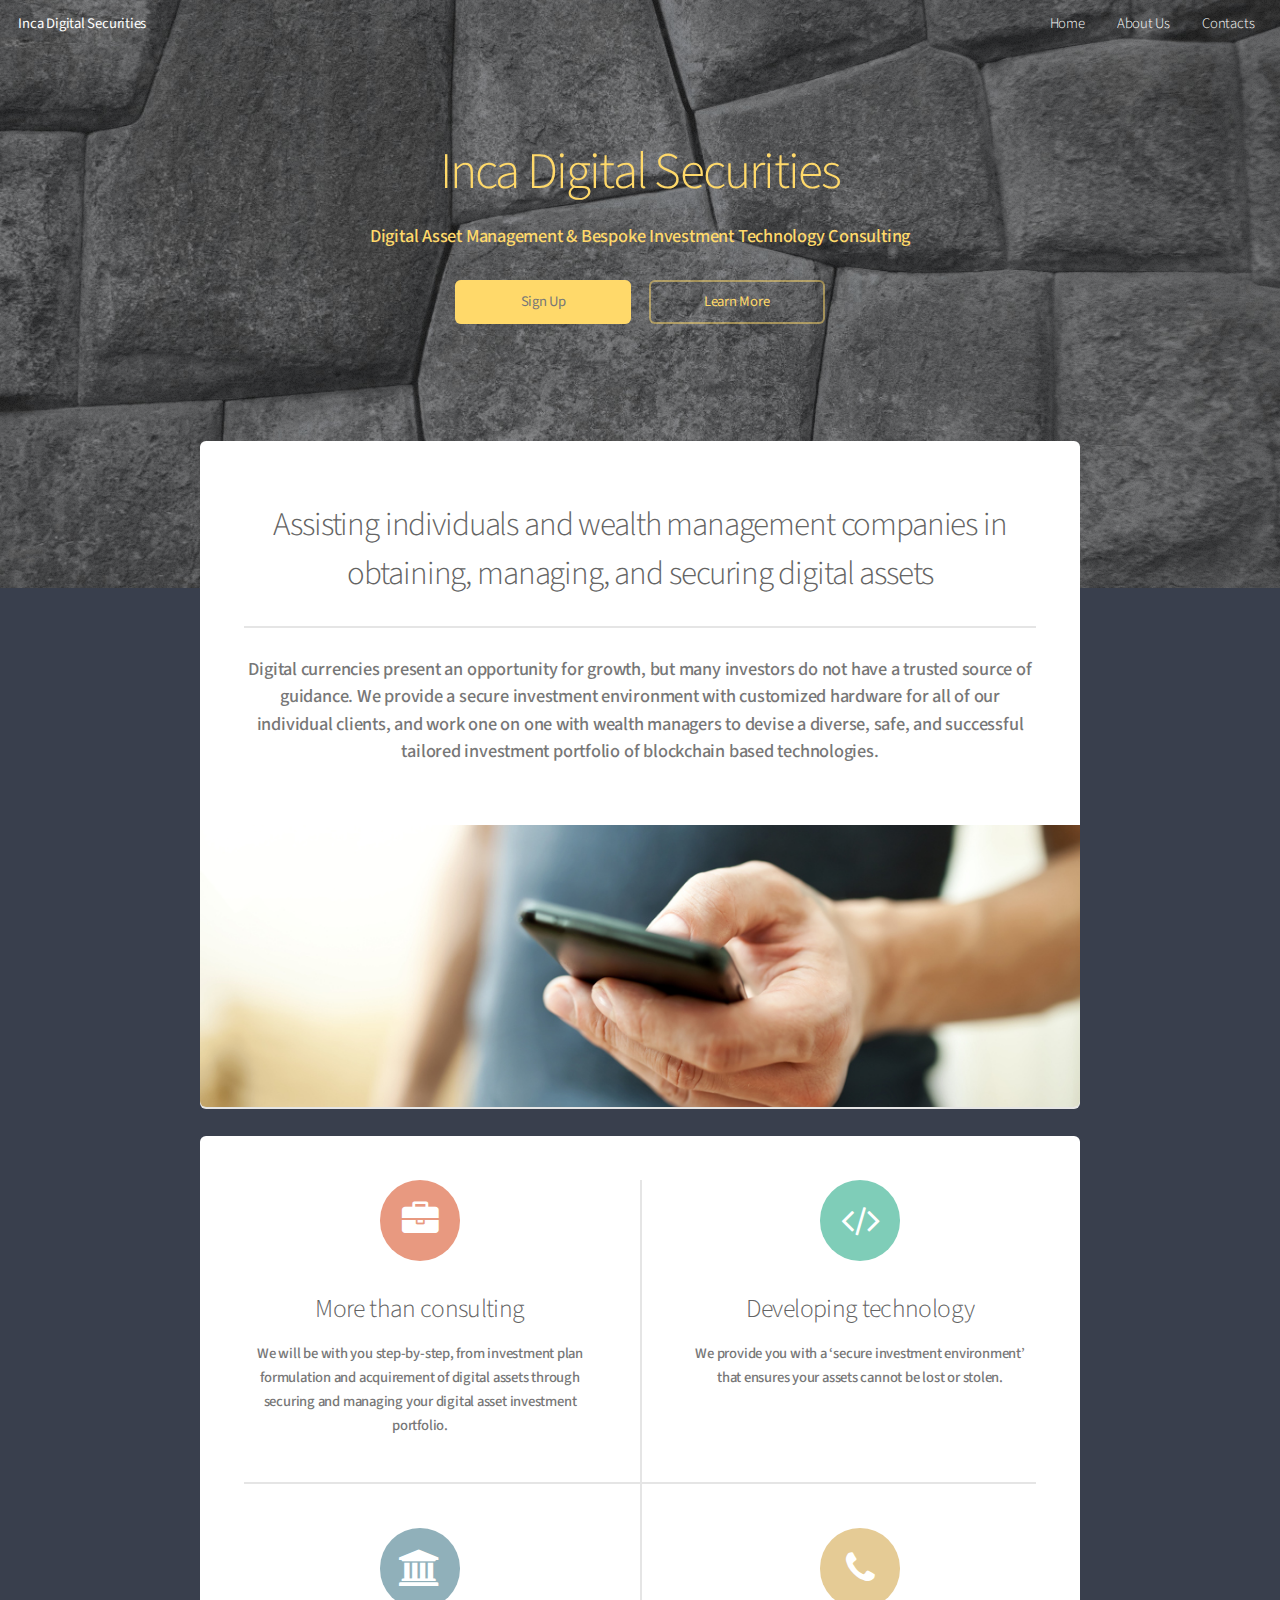
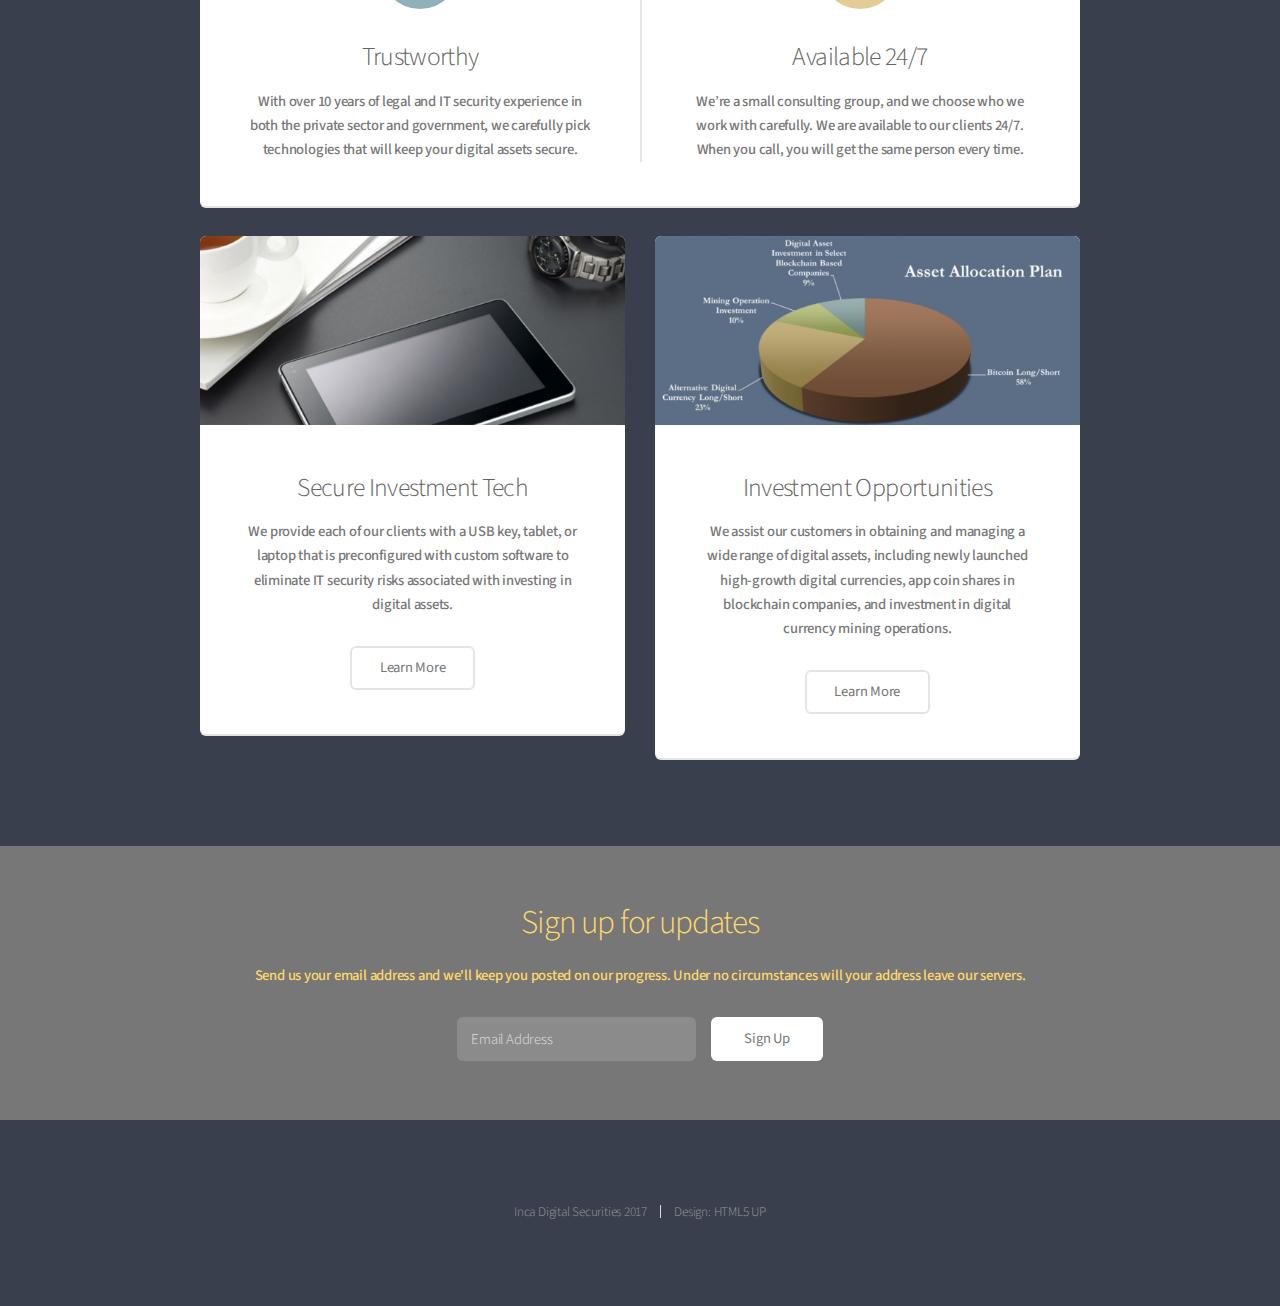
==== commit 49ead8bf: "c2" ====
--- a/index.html
+++ b/index.html
@@ -2,7 +2,7 @@
 
 <html>
 	<head>
-		<title>Inca Securities</title>
+		<title>Inca Digital Securities</title>
 		<meta charset="utf-8" />
 		<meta name="viewport" content="width=device-width, initial-scale=1" />
 		<!--[if lte IE 8]><script src="assets/js/ie/html5shiv.js"></script><![endif]-->
@@ -14,7 +14,7 @@
 
 			<!-- Header -->
 				<header id="header" class="alt">
-					<h1><a href="index.html">Inca Securities</a></h1>
+					<h1><a href="index.html">Inca Digital Securities</a></h1>
 					<nav id="nav">
 						<ul>
 							<li><a href="index.html">Home</a></li>
@@ -26,7 +26,7 @@
 
 			<!-- Banner -->
 				<section id="banner">
-					<h2>Inca Securities</h2>
+					<h2>Inca Digital Securities</h2>
 					<p>Digital Asset Management & Bespoke Investment Technology Consulting</p>
 					<ul class="actions">
 						<li><a href="#signup" class="button special">Sign Up</a></li>
@@ -42,7 +42,7 @@
 							<h2>Assisting individuals and wealth management companies in
 							<br />
 							 obtaining, managing, and securing digital assets</h2>
-							<p>We provide a secure investment environment with customized hardware for all of our individual clients, and work one on one with wealth managers to devise a diverse, safe, and successful tailored investment portfolio of blockchain based technologies.</p>
+							<p>Digital currencies present an opportunity for growth, but many investors do not have a trusted source of guidance.  We provide a secure investment environment with customized hardware for all of our individual clients, and work one on one with wealth managers to devise a diverse, safe, and successful tailored investment portfolio of blockchain based technologies.</p>
 						</header>
 						<span class="image featured"><img src="images/pic01x.jpg" alt="" /></span>
 					</section>
@@ -57,12 +57,12 @@
 							<section>
 								<span class="icon major fa-code accent3"></span>
 								<h3>Developing technology</h3>
-								<p>We provide our clients with a ‘secure investment environment’ that ensures their assets cannot be lost or stolen.</p>
+								<p>We provide you with a ‘secure investment environment’ that ensures your assets cannot be lost or stolen.</p>
 							</section>
 						</div>
 						<div class="features-row">
 							<section>
-								<span class="icon major fa-university accent4"></span>
+								<span class="icon major fa-bank accent4"></span>
 								<h3>Trustworthy</h3>
 								<p>With over 10 years of legal and IT security experience in both the private sector and government, we carefully pick technologies that will keep your digital assets secure. </p>
 							</section>
@@ -108,7 +108,7 @@
 				<a name="signup"></a><section id="cta">
 
 					<h2>Sign up for updates</h2>
-					<p>Send us your email address and we'll keep you posted on our progress. Under no circumstances your address will leave our servers.</p>
+					<p>Send us your email address and we'll keep you posted on our progress. Under no circumstances will your address leave our servers.</p>
 
 					<form action="https://formspree.io/incasecurities@gmail.com" method="POST">
 						<div class="row uniform 50%">
@@ -127,7 +127,7 @@
 				<footer id="footer">
 					
 					<ul class="copyright">
-						<li>Inca Securities 2017</li><li>Design: HTML5 UP</a></li>
+						<li>Inca Digital Securities 2017</li><li>Design: HTML5 UP</a></li>
 					</ul>
 				</footer>
 
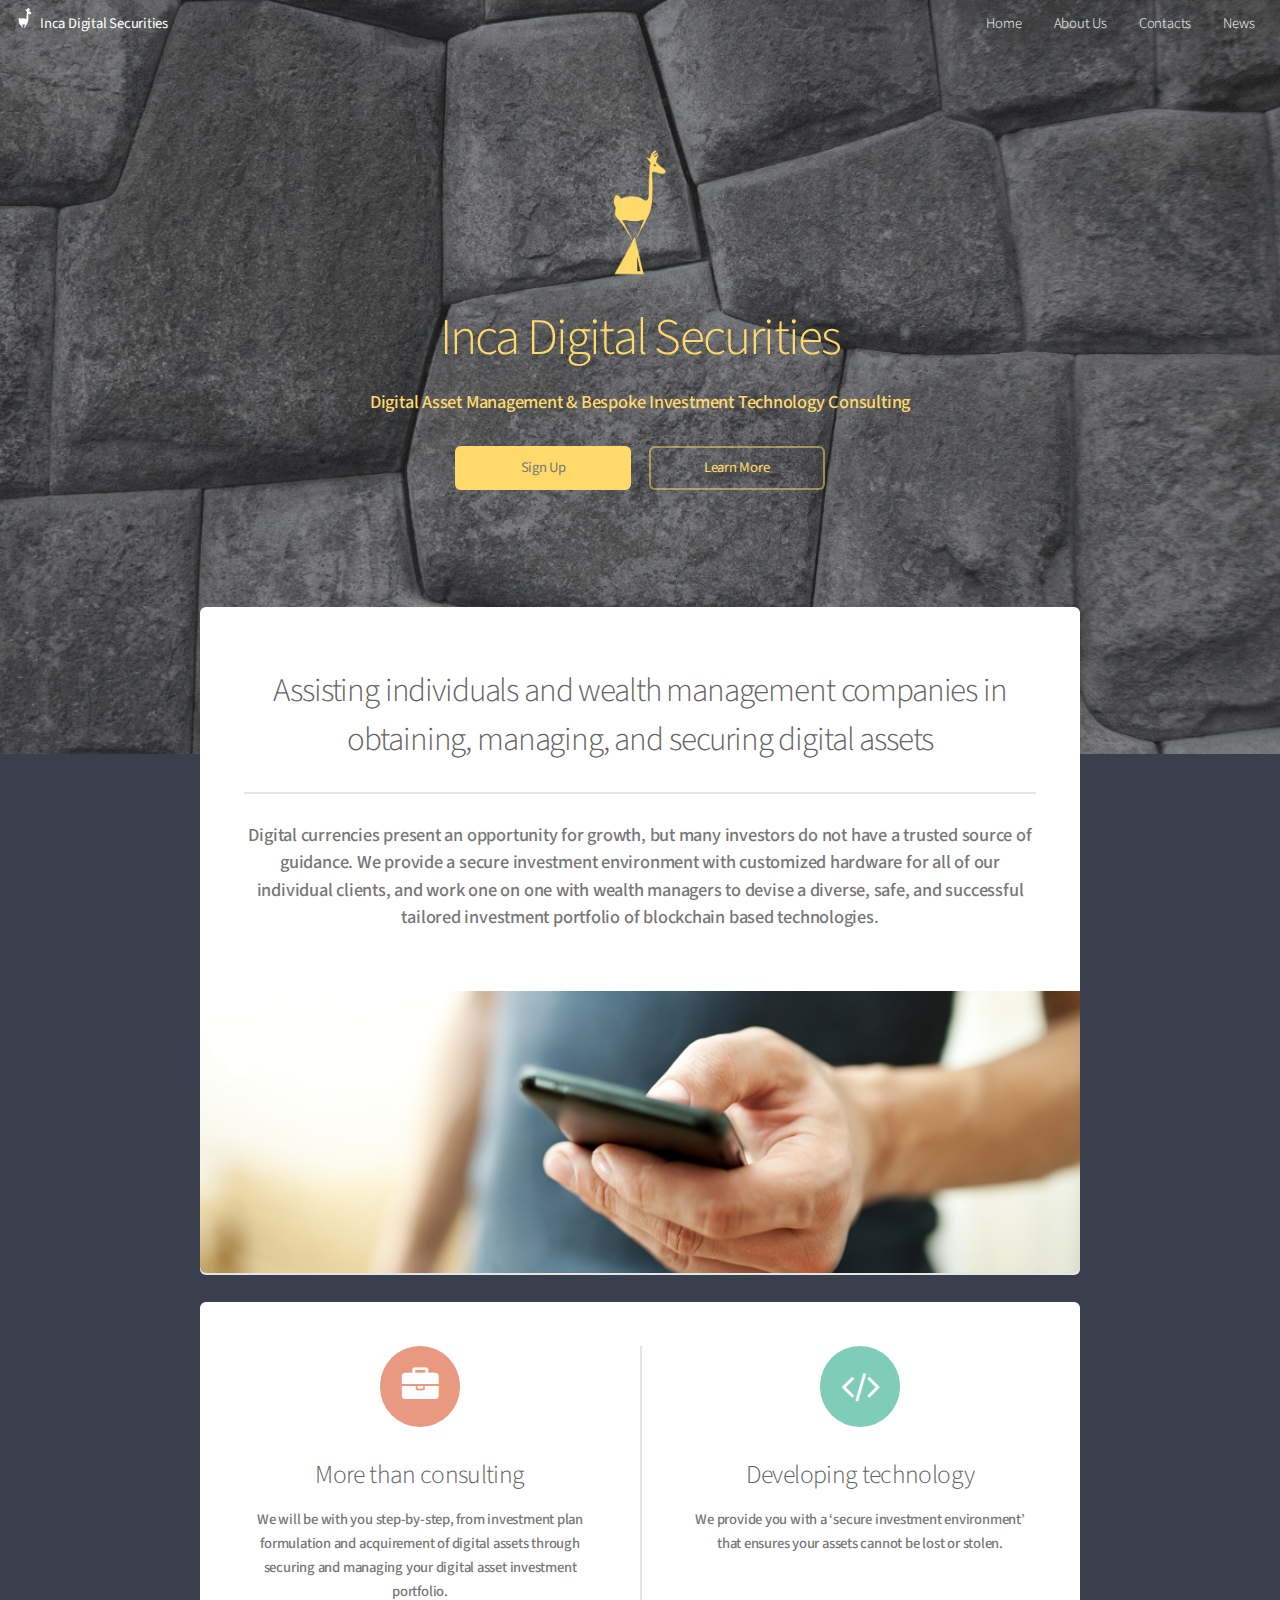
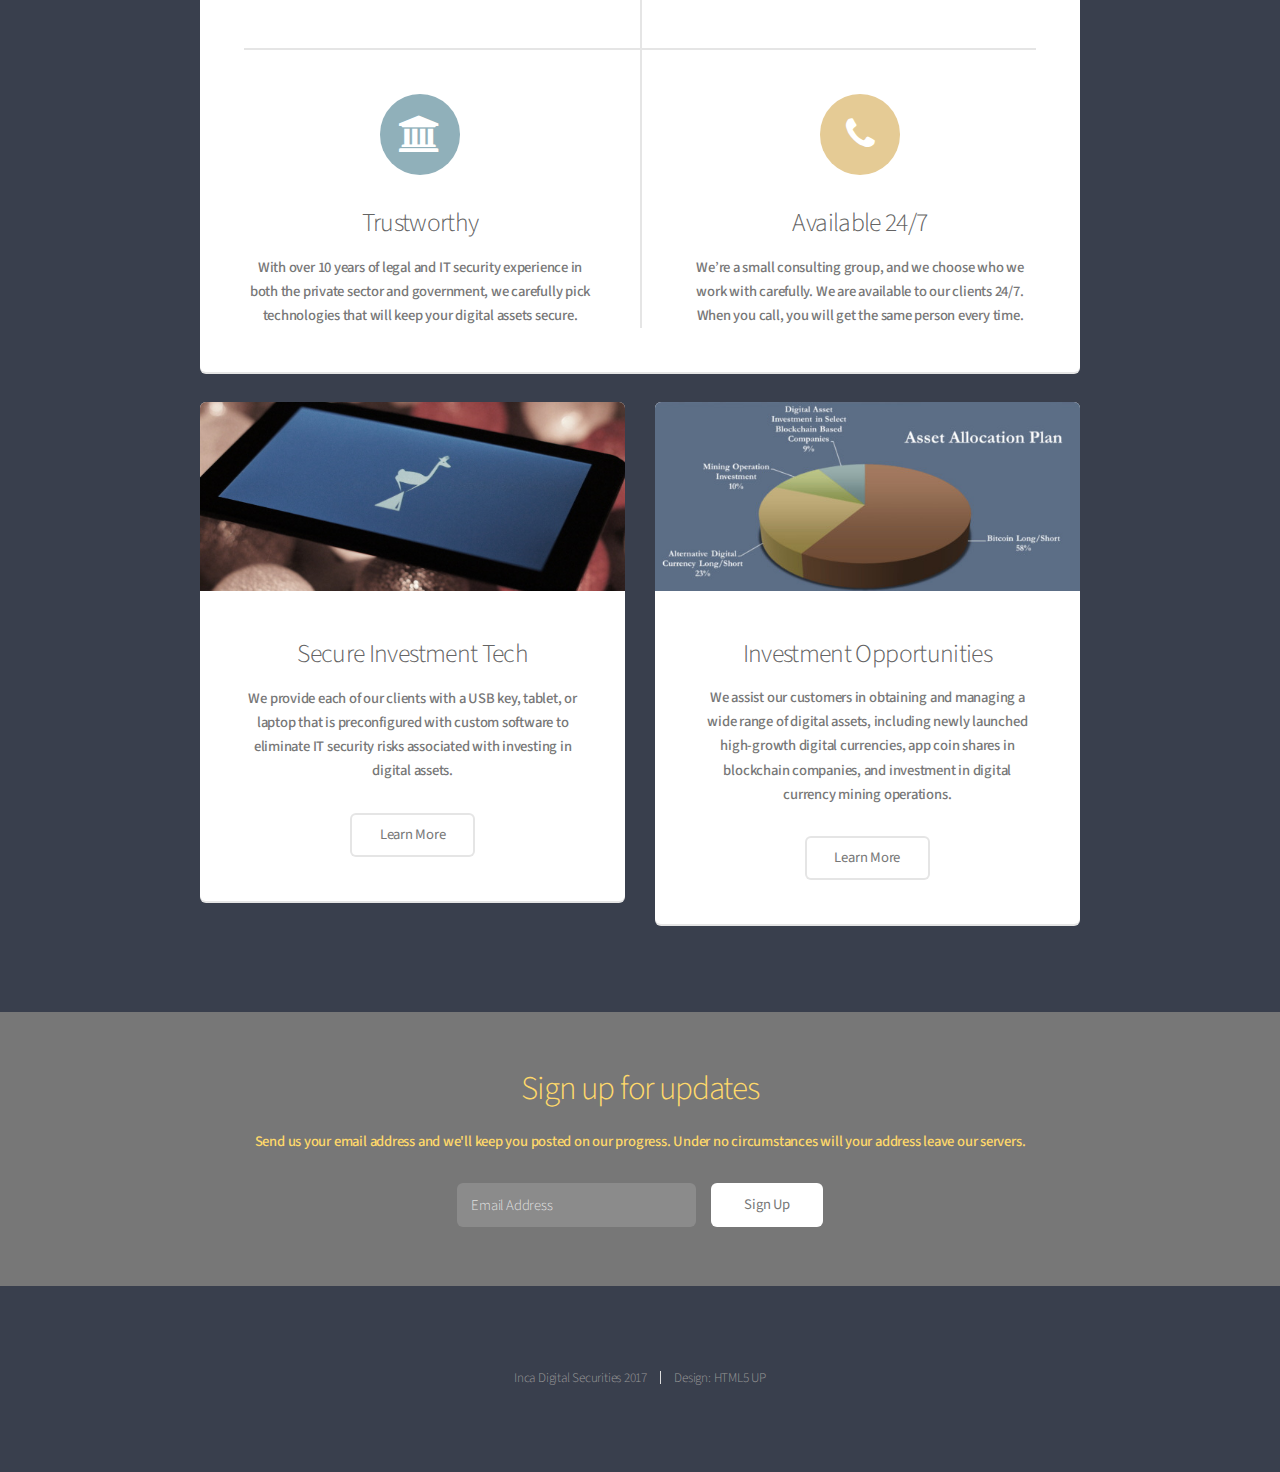
==== commit e330abb6: "commit x" ====
--- a/index.html
+++ b/index.html
@@ -14,18 +14,20 @@
 
 			<!-- Header -->
 				<header id="header" class="alt">
-					<h1><a href="index.html">Inca Digital Securities</a></h1>
+					<h1><img height="20" src="images/alpaca_white_c.png" alt="" />&nbsp;&nbsp;&nbsp;<a href="index.html">Inca Digital Securities</a></h1>
 					<nav id="nav">
 						<ul>
 							<li><a href="index.html">Home</a></li>
 							<li><a href="about.html">About Us</a></li>
 							<li><a href="contact.html">Contacts</a></li>
+							<li><a href="news.html">News</a></li>
 						</ul>
 					</nav>
 				</header>
 
 			<!-- Banner -->
 				<section id="banner">
+					<h2><img height="130" src="images/alpaca.png" alt="" /></h2>
 					<h2>Inca Digital Securities</h2>
 					<p>Digital Asset Management & Bespoke Investment Technology Consulting</p>
 					<ul class="actions">
--- a/assets/css/main.css
+++ b/assets/css/main.css
@@ -3039,7 +3039,7 @@
 		background-repeat: repeat,							no-repeat;
 		background-size: auto,							cover;
 		color: #ffd96a;
-		padding: 10em 0 20em 0;
+		padding: 6em 0 14em 0;
 		text-align: center;
 	}
 
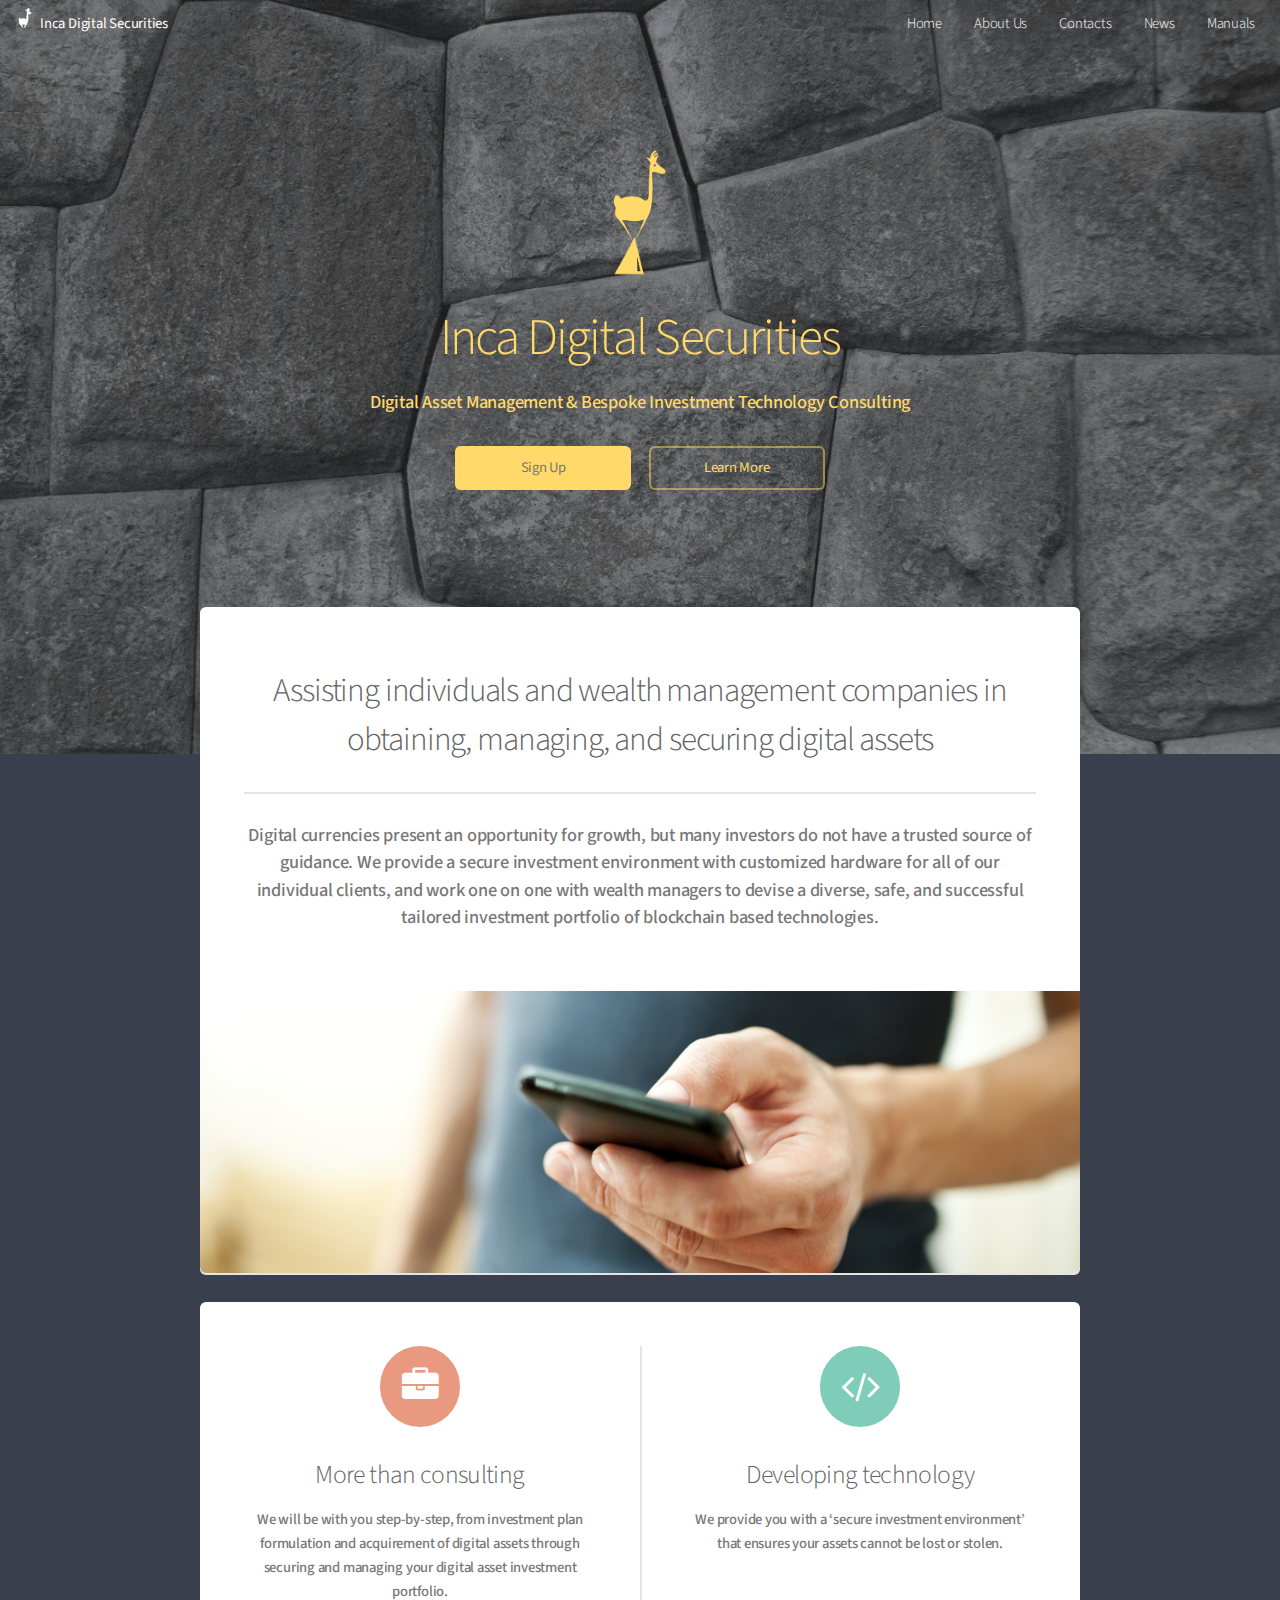
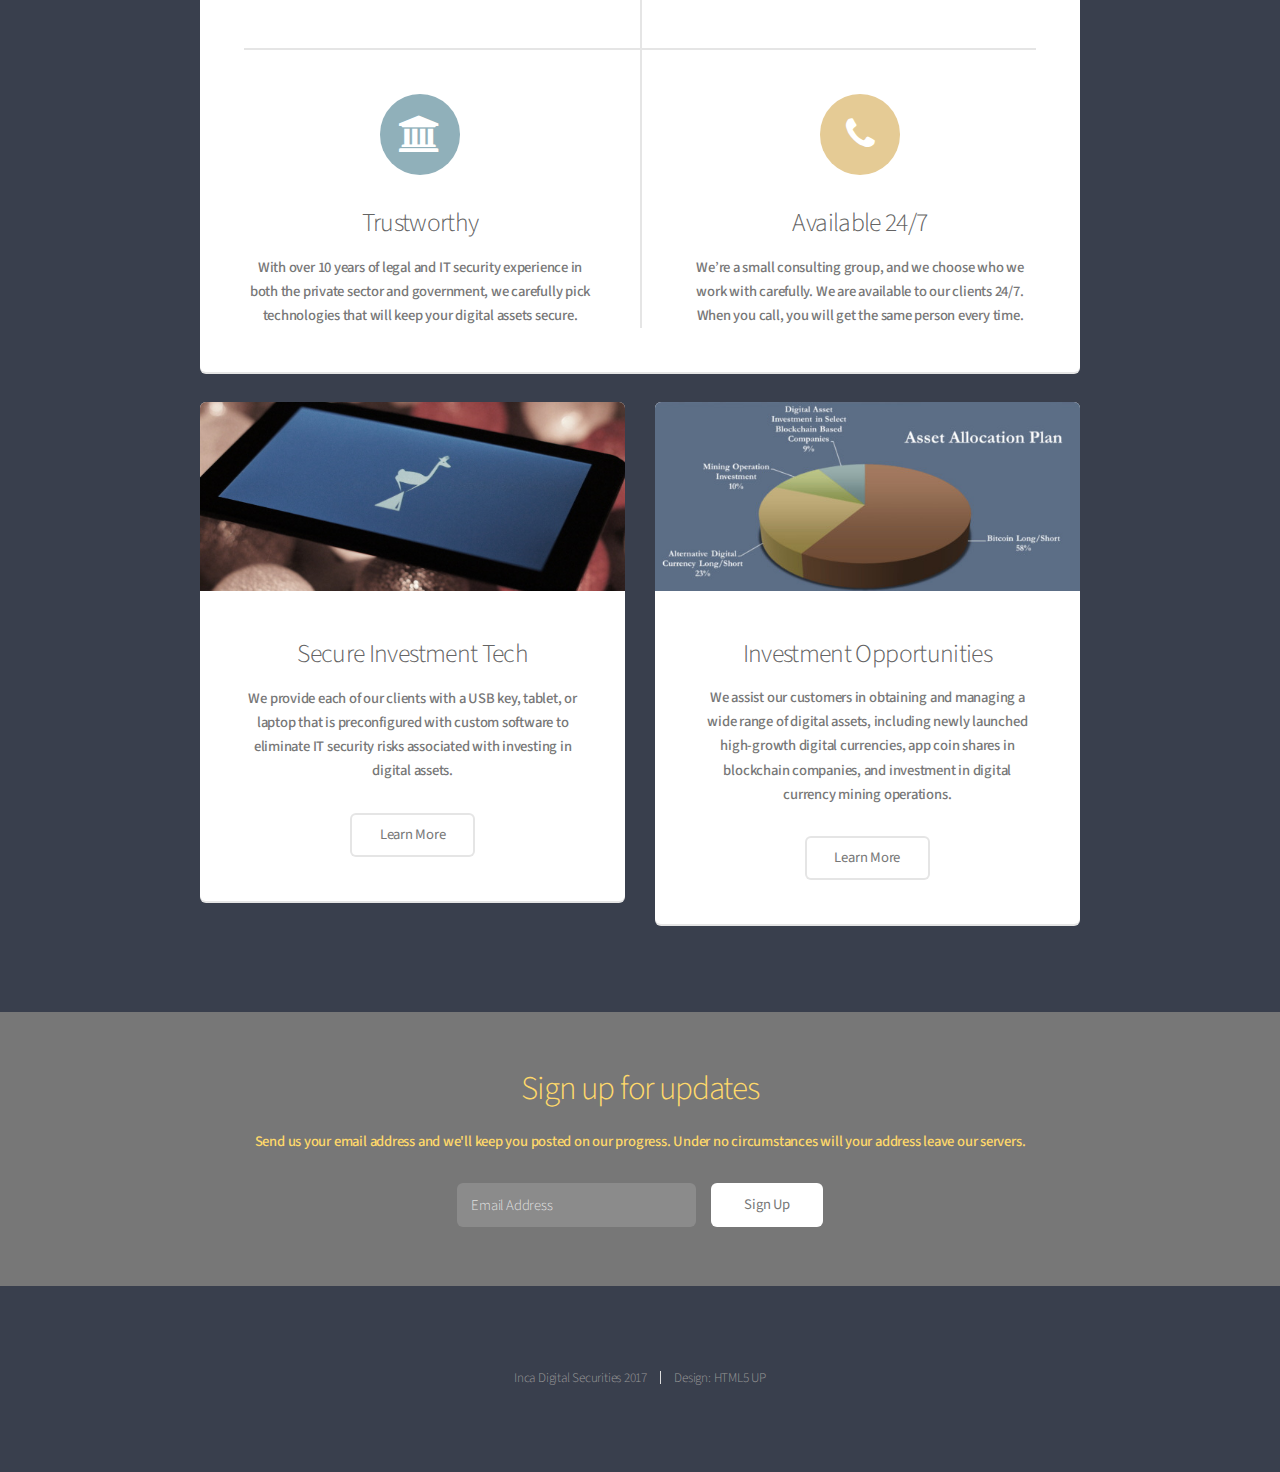
==== commit 5ec9b242: "Add files via upload" ====
--- a/index.html
+++ b/index.html
@@ -21,6 +21,7 @@
 							<li><a href="about.html">About Us</a></li>
 							<li><a href="contact.html">Contacts</a></li>
 							<li><a href="news.html">News</a></li>
+							<li><a href="manual.html">Manuals</a></li>
 						</ul>
 					</nav>
 				</header>
